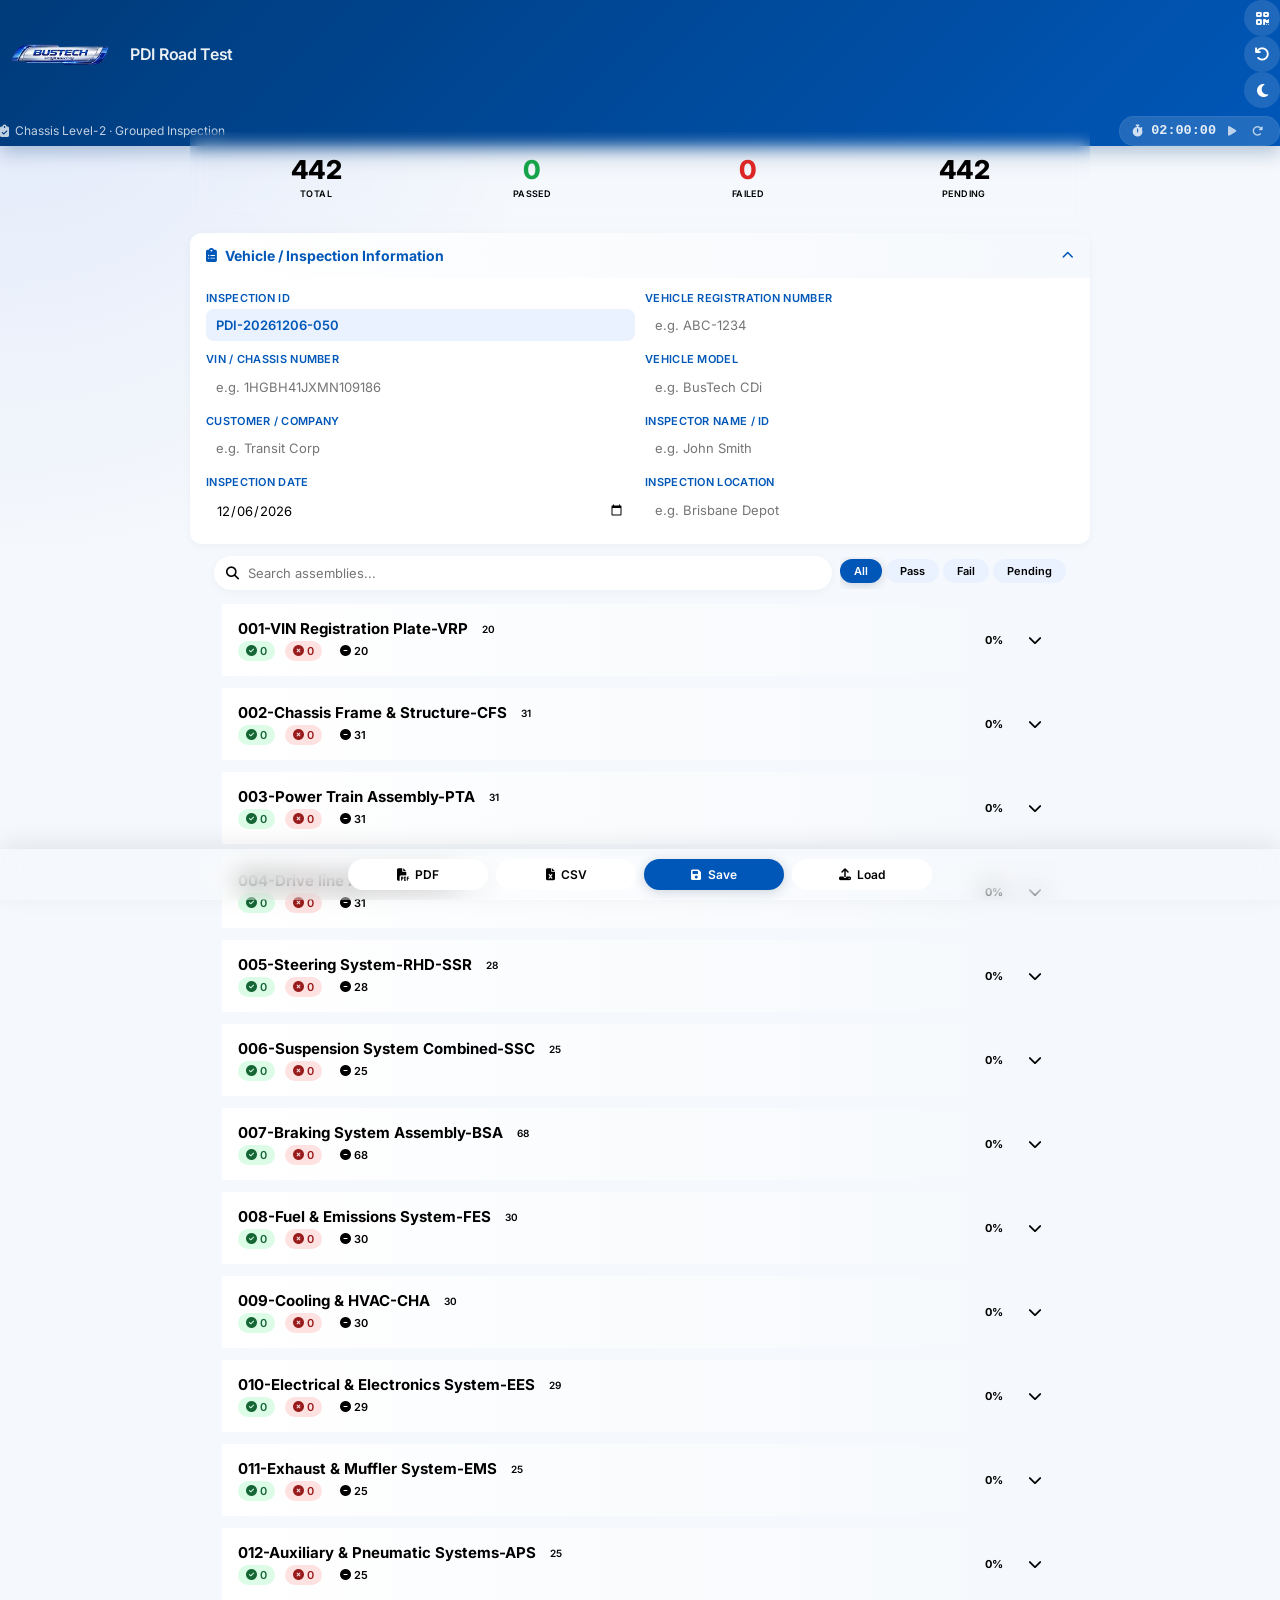
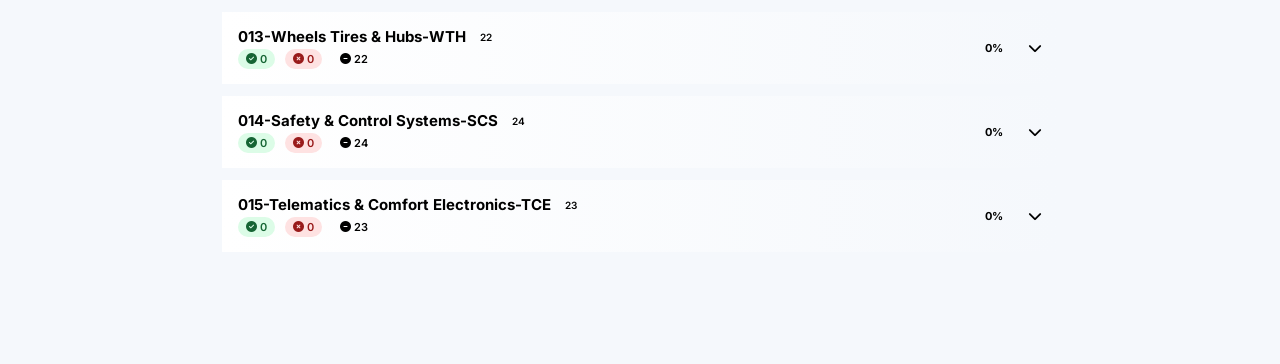
==== index.html @ c8433753 "Initial commit" ====
<!DOCTYPE html>
<html lang="en">
<head>
    <meta charset="UTF-8" />
    <meta name="viewport" content="width=device-width, initial-scale=1.0, maximum-scale=1.0, user-scalable=yes" />
    <meta name="theme-color" content="#0057B8" />
    <title>BusTech Engineering · PDI Road Test</title>
    <link rel="stylesheet" href="style.css" />
    <link rel="manifest" href="manifest.json" />
    <link rel="icon" href="bustech-logo.png" type="image/png" />
    <link rel="apple-touch-icon" href="bustech-logo.png" />
    <!-- Font & Icons (kept here for simplicity) -->
    <link rel="preconnect" href="https://fonts.googleapis.com" />
    <link rel="preconnect" href="https://fonts.gstatic.com" crossorigin />
    <link href="https://fonts.googleapis.com/css2?family=Inter:opsz,wght@14..32,400;14..32,500;14..32,600;14..32,700;14..32,800&display=swap" rel="stylesheet" />
    <link rel="stylesheet" href="https://cdnjs.cloudflare.com/ajax/libs/font-awesome/6.5.0/css/all.min.css" />
</head>
<body>

    <!-- HEADER -->
    <header class="app-header app-ui">
        <div class="top-row">
            <div class="brand">
    <img src="bustech-logo.png"
         alt="BusTech Engineering Logo"
         class="company-logo">

    <div class="brand-text">
        <span class="app-name">PDI Road Test</span>
    </div>
</div>
            <div class="header-actions">
                <button onclick="scanQR()" title="Scan QR" aria-label="Scan QR code"><i class="fas fa-qrcode"></i></button>
                <button onclick="confirmReset()" title="Reset Inspection" aria-label="Reset all inspection data"><i class="fas fa-undo"></i></button>
                <button onclick="toggleDarkMode()" title="Theme" aria-label="Toggle theme"><i class="fas fa-moon"></i></button>
            </div>
        </div>
        <div class="subtitle">
            <div class="subtitle-text">
                <i class="fas fa-clipboard-check"></i>
                Chassis Level-2 · Grouped Inspection
            </div>
            <div class="header-timer" id="headerTimer" title="2-Hour Countdown Timer">
                <i class="fas fa-stopwatch" id="timerIcon"></i>
                <span id="timerDisplay">02:00:00</span>
                <button type="button" class="btn-timer-toggle" id="timerControlBtn" onclick="toggleTimer()" aria-label="Pause timer">
                    <i class="fas fa-pause"></i>
                </button>
                <button type="button" class="btn-timer-reset" id="timerResetBtn" onclick="resetTimer()" aria-label="Reset timer">
                    <i class="fas fa-redo-alt"></i>
                </button>
            </div>
        </div>
    </header>

    <!-- STATS -->
    <section class="stats-grid app-ui" id="statsGrid" aria-live="polite" role="status">
        <div class="stat-item">
            <div class="stat-number total" id="totalCount">0</div>
            <div class="stat-label">Total</div>
        </div>
        <div class="stat-item">
            <div class="stat-number passed" id="passedCount">0</div>
            <div class="stat-label">Passed</div>
        </div>
        <div class="stat-item">
            <div class="stat-number failed" id="failedCount">0</div>
            <div class="stat-label">Failed</div>
        </div>
        <div class="stat-item">
            <div class="stat-number pending" id="pendingCount">0</div>
            <div class="stat-label">Pending</div>
        </div>
    </section>

    <!-- INSPECTION INFO -->
    <section class="inspection-info-section app-ui" id="inspectionInfoSection">
        <div class="inspection-info-header" role="button" tabindex="0" onclick="toggleInspectionInfo()" onkeydown="if(event.key==='Enter'||event.key===' '){event.preventDefault();toggleInspectionInfo();}">
            <h2><i class="fas fa-clipboard-list"></i> Vehicle / Inspection Information</h2>
            <i class="fas fa-chevron-down inspection-info-toggle" id="inspectionInfoToggle"></i>
        </div>
        <div class="inspection-info-body" id="inspectionInfoBody">
            <div class="info-field">
                <label for="infoInspectionId">Inspection ID</label>
                <input type="text" id="infoInspectionId" readonly />
            </div>
            <div class="info-field">
                <label for="infoRegNumber">Vehicle Registration Number</label>
                <input type="text" id="infoRegNumber" placeholder="e.g. ABC-1234" />
            </div>
            <div class="info-field">
                <label for="infoVin">VIN / Chassis Number</label>
                <input type="text" id="infoVin" placeholder="e.g. 1HGBH41JXMN109186" />
            </div>
            <div class="info-field">
                <label for="infoModel">Vehicle Model</label>
                <input type="text" id="infoModel" placeholder="e.g. BusTech CDi" />
            </div>
            <div class="info-field">
                <label for="infoCustomer">Customer / Company</label>
                <input type="text" id="infoCustomer" placeholder="e.g. Transit Corp" />
            </div>
            <div class="info-field">
                <label for="infoInspector">Inspector Name / ID</label>
                <input type="text" id="infoInspector" placeholder="e.g. John Smith" />
            </div>
            <div class="info-field">
                <label for="infoDate">Inspection Date</label>
                <input type="date" id="infoDate" />
            </div>
            <div class="info-field">
                <label for="infoLocation">Inspection Location</label>
                <input type="text" id="infoLocation" placeholder="e.g. Brisbane Depot" />
            </div>
        </div>
    </section>

    <!-- TOOLBAR -->
    <div class="toolbar app-ui">
        <div class="search-wrap">
            <i class="fas fa-search" aria-hidden="true"></i>
            <input type="text" id="searchInput" placeholder="Search assemblies..." autocomplete="off" aria-label="Search assemblies" />
        </div>
        <div class="filter-tabs" id="filterTabs" role="tablist" aria-label="Filter inspection groups">
            <button type="button" class="tab active" data-filter="all" aria-pressed="true">All</button>
            <button type="button" class="tab" data-filter="pass" aria-pressed="false">Pass</button>
            <button type="button" class="tab" data-filter="fail" aria-pressed="false">Fail</button>
            <button type="button" class="tab" data-filter="pending" aria-pressed="false">Pending</button>
        </div>
    </div>

    <!-- GROUP LIST -->
    <div class="group-list app-ui" id="groupList"></div>

    <!-- BOTTOM BAR -->
    <div class="bottom-bar app-ui">
        <button type="button" class="btn-outline" onclick="exportPDF()" aria-label="Export PDF"><i class="fas fa-file-pdf" aria-hidden="true"></i> PDF</button>
        <button type="button" class="btn-outline" onclick="exportCSV()" aria-label="Export CSV"><i class="fas fa-file-excel" aria-hidden="true"></i> CSV</button>
        <button type="button" class="btn-primary" onclick="saveJSON()" aria-label="Save inspection data"><i class="fas fa-save" aria-hidden="true"></i> Save</button>
        <button type="button" class="btn-outline" onclick="document.getElementById('importJsonInput').click()" aria-label="Load saved JSON file">
            <i class="fas fa-upload" aria-hidden="true"></i> Load
        </button>
        <input type="file" id="importJsonInput" accept=".json" onchange="importJSON(event)" />
    </div>

    <!-- TOAST & MODAL -->
    <div class="toast-container app-ui" id="toastContainer" aria-live="polite" aria-atomic="true"></div>
    <div class="modal-overlay app-ui" id="modalOverlay">
        <div class="modal" role="dialog" aria-modal="true" aria-labelledby="modalTitle" aria-describedby="modalMessage">
            <h2 id="modalTitle">Confirm Fail</h2>
            <p id="modalMessage">Marking as <strong>FAIL</strong>. Please ensure you capture a photo as evidence.</p>
            <div class="modal-actions">
                <button class="btn-outline" onclick="closeModal()">Cancel</button>
                <button class="btn-danger" id="modalConfirmBtn">Confirm Fail</button>
            </div>
        </div>
    </div>

    <!-- PRINT REPORT (hidden in normal view, shown only for print) -->
    <div class="print-report" id="printReport"></div>

    <!-- SCRIPTS -->
    <script src="script.js"></script>
</body>
</html>
---- style.css ----
*,
*::before,
*::after {
    box-sizing: border-box;
    margin: 0;
    padding: 0;
}
:root{
    --primary:#0057B8;          /* BusTech Blue */
    --primary-light:#2F80ED;
    --primary-dark:#003B7A;

    --success:#16a34a;
    --danger:#dc2626;
    --warning:#f59e0b;

    --surface:#ffffff;
    --surface-alt:#f5f8fc;
    --surface-strong:#eaf2ff;

    --header-gradient:linear-gradient(135deg,#003B7A,#0057B8,#2F80ED);
}

html {
    font-size: 16px;
    -webkit-tap-highlight-color: transparent;
}

body {
    font-family: 'Inter', -apple-system, BlinkMacSystemFont, sans-serif;
    background:
        radial-gradient(circle at top left, rgba(37, 99, 235, 0.10), transparent 24%),
        var(--surface-alt);
    color: var(--text-primary);
    line-height: 1.5;
    padding-bottom: calc(92px + env(safe-area-inset-bottom));
    min-height: 100vh;
    overscroll-behavior: none;
    transition: background 0.3s ease, color 0.3s ease;
}

body[data-theme="dark"] {
    --surface: #111827;
    --surface-alt: #0f172a;
    --surface-elevated: rgba(15, 23, 42, 0.95);
    --surface-strong: #172033;
    --text-primary: #f8fafc;
    --text-secondary: #dbe7f7;
    --text-muted: #94a3b8;
    --border: #334155;
    --border-strong: #475569;
    --shadow: 0 10px 26px rgba(2, 6, 23, 0.36);
    --shadow-lg: 0 18px 48px rgba(2, 6, 23, 0.54);
    --header-gradient: linear-gradient(145deg, #0b1220, #1d4ed8);
}

::-webkit-scrollbar {
    width: 4px;
}
::-webkit-scrollbar-track {
    background: transparent;
}
::-webkit-scrollbar-thumb {
    background: var(--gray-300);
    border-radius: 8px;
}

/* Header */

.app-header{
    background:linear-gradient(135deg,#003B7A,#0057B8);
    color:#fff;
    box-shadow:0 6px 18px rgba(0,60,120,.30);
}

.app-header .top-row {
    display: flex;
    align-items: center;
    justify-content: space-between;
    gap: 12px;
}

.app-header .brand {
    display: flex;
    align-items: center;
    gap: 10px;
}

.app-header .brand-text {
    display: flex;
    flex-direction: column;
    line-height: 1.05;
}

.app-header .company-name {
    font-size: 22px;
    font-weight: 900;
    opacity: 1;
    text-transform: uppercase;
    letter-spacing: 0.12em;
}

.app-header .app-name {
    font-size: 16px;
    font-weight: 600;
    letter-spacing: -0.3px;
    opacity: 0.92;
}

.app-header .brand i {
    font-size: 24px;
    color: #fbbf24;
}

.app-header .header-actions button {
    background: rgba(255, 255, 255, 0.12);
    border: none;
    color: #fff;
    width: 36px;
    height: 36px;
    border-radius: 50%;
    font-size: 15px;
    cursor: pointer;
    transition: var(--transition);
    backdrop-filter: blur(4px);
    display: flex;
    align-items: center;
    justify-content: center;
}

.app-header .header-actions button:active {
    transform: scale(0.92);
    background: rgba(255, 255, 255, 0.20);
}

.app-header .subtitle {
    font-size: 12px;
    opacity: 0.9;
    margin-top: 8px;
    font-weight: 400;
    display: flex;
    align-items: center;
    justify-content: space-between;
    flex-wrap: wrap;
    gap: 12px;
}

.subtitle-text {
    display: flex;
    align-items: center;
    gap: 6px;
    opacity: 0.85;
}

.header-timer {
    display: inline-flex;
    align-items: center;
    gap: 8px;
    background: rgba(255, 255, 255, 0.15);
    padding: 4px 12px;
    border-radius: 20px;
    font-weight: 700;
    font-family: ui-monospace, SFMono-Regular, SF Mono, Menlo, Consolas, Liberation Mono, monospace;
    font-size: 13.5px;
    color: #ffffff;
    backdrop-filter: blur(6px);
    border: 1px solid rgba(255, 255, 255, 0.08);
    transition: all 0.3s cubic-bezier(0.4, 0, 0.2, 1);
}

.header-timer.warning {
    background: #f59e0b !important;
    color: #0f172a !important;
    border-color: rgba(245, 158, 11, 0.4);
    animation: timer-pulse 1.2s infinite alternate;
}

.header-timer.danger {
    background: #ef4444 !important;
    color: #ffffff !important;
    border-color: rgba(239, 68, 68, 0.4);
    animation: timer-pulse 0.6s infinite alternate;
}

@keyframes timer-pulse {
    from {
        transform: scale(1);
        box-shadow: 0 0 0 0px rgba(255, 255, 255, 0.2);
    }
    to {
        transform: scale(1.04);
        box-shadow: 0 0 8px 4px rgba(255, 255, 255, 0.1);
    }
}

.header-timer button {
    background: none;
    border: none;
    color: inherit;
    cursor: pointer;
    font-size: 11px;
    padding: 4px;
    display: flex;
    align-items: center;
    justify-content: center;
    opacity: 0.8;
    transition: opacity 0.2s, transform 0.2s;
    border-radius: 50%;
}

.header-timer button:hover {
    opacity: 1;
    transform: scale(1.15);
}

.header-timer button:active {
    transform: scale(0.9);
}

.header-timer #timerIcon {
    font-size: 12px;
    opacity: 0.9;
}

/* Stats */
.stats-grid {
    display: grid;
    grid-template-columns: repeat(4, 1fr);
    gap: 6px;
    padding: 12px 16px 10px;
    margin: -10px 12px 0;
    background: var(--surface-elevated);
    border: 1px solid var(--border);
    border-radius: var(--radius);
    box-shadow: var(--shadow);
    position: relative;
    z-index: 10;
    backdrop-filter: blur(8px);
}

.stat-item {
    text-align: center;
    padding: 6px 2px;
}

.stat-item .stat-number {
    font-size: 20px;
    font-weight: 800;
    letter-spacing: -0.5px;
    line-height: 1.2;
}

.stat-item .stat-label {
    font-size: 9px;
    font-weight: 600;
    text-transform: uppercase;
    letter-spacing: 0.4px;
    color: var(--gray-400);
    margin-top: 2px;
}

.stat-item .stat-number.total { color: var(--gray-700); }
.stat-item .stat-number.passed { color: var(--success); }
.stat-item .stat-number.failed { color: var(--danger); }
.stat-item .stat-number.pending { color: var(--gray-400); }

/* Toolbar */
.toolbar {
    display: flex;
    flex-wrap: wrap;
    align-items: center;
    gap: 8px;
    padding: 10px 16px 6px;
}

.toolbar .search-wrap {
    flex: 1;
    min-width: 140px;
    position: relative;
}

.toolbar .search-wrap i {
    position: absolute;
    left: 12px;
    top: 50%;
    transform: translateY(-50%);
    color: var(--gray-400);
    font-size: 13px;
}

.toolbar .search-wrap input {
    width: 100%;
    padding: 9px 12px 9px 34px;
    border: 1.5px solid var(--border);
    border-radius: 999px;
    font-size: 13px;
    font-family: inherit;
    background: var(--surface);
    color: var(--text-primary);
    transition: var(--transition);
    outline: none;
    box-shadow: 0 2px 8px rgba(15, 23, 42, 0.04);
}

.toolbar .search-wrap input:focus {
    border-color: var(--primary-light);
    box-shadow: 0 0 0 3px rgba(44, 90, 138, 0.10), 0 2px 8px rgba(15, 23, 42, 0.04);
}

.toolbar .filter-tabs {
    display: flex;
    gap: 4px;
    overflow-x: auto;
    padding: 2px 0 6px;
    -webkit-overflow-scrolling: touch;
    scrollbar-width: none;
}

.filter-tabs .tab {
    padding: 5px 14px;
    border-radius: 999px;
    font-size: 11px;
    font-weight: 600;
    border: none;
    cursor: pointer;
    white-space: nowrap;
    background: var(--surface-strong);
    color: var(--text-secondary);
    transition: var(--transition);
    font-family: inherit;
}

.filter-tabs .tab:hover {
    transform: translateY(-1px);
    background: var(--gray-300);
}

.filter-tabs .tab:active { transform: scale(0.94); }
.filter-tabs .tab.active { background: var(--primary); color: #fff; box-shadow: 0 2px 10px rgba(26, 58, 92, 0.20); }.filter-tabs .tab:hover,
.filter-tabs .tab:focus-visible { background: var(--primary-light); color: #fff; }
.insight-banner {
    display: flex;
    align-items: center;
    gap: 8px;
    margin: 4px 12px 10px;
    padding: 10px 12px;
    background: linear-gradient(90deg, rgba(26, 58, 92, 0.06), rgba(44, 90, 138, 0.04));
    border: 1px solid var(--gray-200);
    border-radius: var(--radius-sm);
    color: var(--gray-600);
    font-size: 12px;
}

.insight-banner i {
    color: var(--primary-light);
    font-size: 14px;
}
/* Group Cards */
.group-list {
    padding: 4px 12px 12px;
    display: flex;
    flex-direction: column;
    gap: 12px;
}

.group-card {
    background: var(--surface);
    border-radius: var(--radius);
    box-shadow: var(--shadow);
    overflow: hidden;
    transition: var(--transition);
    border: 1px solid var(--border);
}

.group-card:hover {
    transform: translateY(-1px);
    box-shadow: 0 8px 24px rgba(15, 23, 42, 0.08);
}

.group-header {
    display: flex;
    align-items: center;
    justify-content: space-between;
    padding: 14px 16px;
    cursor: pointer;
    gap: 12px;
    user-select: none;
    -webkit-tap-highlight-color: transparent;
    background: linear-gradient(90deg, var(--surface), var(--surface-alt));
}

.group-header .group-info { flex: 1; min-width: 0; }

.group-header .group-title {
    font-size: 15px;
    font-weight: 700;
    color: var(--gray-800);
    display: flex;
    align-items: center;
    gap: 6px;
}

.group-header .group-title .badge {
    font-size: 10px;
    font-weight: 600;
    background: var(--gray-100);
    padding: 2px 8px;
    border-radius: 50px;
    color: var(--gray-500);
}

.group-header .group-meta {
    display: flex;
    align-items: center;
    gap: 10px;
    font-size: 12px;
    color: var(--gray-500);
    flex-wrap: wrap;
}

.stat-chip {
    display: flex;
    align-items: center;
    gap: 3px;
    padding: 2px 8px;
    border-radius: 50px;
    font-size: 11px;
    font-weight: 600;
}
.stat-chip.pass-chip { background: #dcfce7; color: #166534; }
.stat-chip.fail-chip { background: #fee2e2; color: #991b1b; }
.stat-chip.pend-chip { background: var(--gray-100); color: var(--gray-500); }

.group-header .group-progress {
    width: 44px;
    height: 44px;
    position: relative;
    flex-shrink: 0;
}

.group-progress svg { width: 100%; height: 100%; transform: rotate(-90deg); }
.group-progress .bg { fill: none; stroke: var(--gray-200); stroke-width: 4; }
.group-progress .fg {
    fill: none;
    stroke: var(--success);
    stroke-width: 4;
    stroke-linecap: round;
    transition: stroke-dashoffset 0.6s ease;
}
.group-progress .fg.fg-fail { stroke: var(--danger); }
.group-progress .fg.fg-partial { stroke: var(--warning); }

.group-progress .progress-text {
    position: absolute;
    inset: 0;
    display: flex;
    align-items: center;
    justify-content: center;
    font-size: 11px;
    font-weight: 700;
    color: var(--gray-600);
}

.group-header .group-toggle {
    color: var(--gray-400);
    font-size: 14px;
    transition: transform 0.3s ease;
    flex-shrink: 0;
}
.group-header .group-toggle.open { transform: rotate(180deg); }

/* Group Content (Expandable) */
.group-content {
    max-height: 0;
    overflow: hidden;
    transition: max-height 0.35s cubic-bezier(0.4, 0, 0.2, 1), padding 0.25s ease;
    padding: 0 16px;
    background: var(--surface-alt);
    border-top: 0px solid var(--border);
}

.group-content.open {
    max-height: 2000px;
    padding: 12px 16px 16px;
    border-top-width: 1px;
}

/* Item Rows */
.item-row {
    display: flex;
    align-items: center;
    gap: 8px;
    padding: 9px 0;
    border-bottom: 1px solid var(--border);
    transition: var(--transition);
}
.item-row:last-child { border-bottom: none; }
.item-row:hover {
    background: var(--surface-strong);
    border-radius: 8px;
    padding-left: 4px;
    padding-right: 4px;
}

.item-row .item-info { flex: 1; min-width: 0; }
.item-row .item-info .item-id { font-size: 10px; font-weight: 600; color: var(--gray-400); font-family: monospace; letter-spacing: 0.2px; }
.item-row .item-info .item-title { font-size: 13px; font-weight: 500; color: var(--text-primary); white-space: nowrap; overflow: hidden; text-overflow: ellipsis; }
.item-row .item-info .item-spec { font-size: 11px; color: var(--text-secondary); white-space: nowrap; overflow: hidden; text-overflow: ellipsis; }

.item-evidence {
    display: none;
    margin-top: 8px;
    gap: 8px;
    flex-direction: column;
}
.item-evidence.visible { display: flex; }

.photo-fail-area {
    display: flex;
    align-items: center;
    gap: 8px;
    flex-wrap: wrap;
}
.photo-fail-area label {
    display: inline-flex;
    align-items: center;
    justify-content: center;
    gap: 6px;
    padding: 6px 10px;
    border-radius: 999px;
    background: rgba(220, 38, 38, 0.12);
    color: var(--danger);
    cursor: pointer;
    font-size: 11px;
    font-weight: 600;
    border: 1.5px solid rgba(220, 38, 38, 0.20);
    transition: var(--transition);
    flex-shrink: 0;
}
.photo-fail-area label:active { transform: scale(0.92); }
.photo-fail-area input[type="file"] { display: none; }
.photo-fail-area .photo-preview-fail {
    width: 44px;
    height: 44px;
    border-radius: 8px;
    object-fit: cover;
    border: 1.5px solid var(--border);
    display: none;
    flex-shrink: 0;
}
.photo-fail-area .photo-preview-fail.visible { display: block; }

.evidence-remarks {
    width: 100%;
    min-height: 70px;
    border: 1px solid var(--border);
    border-radius: 10px;
    padding: 8px 10px;
    resize: vertical;
    background: var(--surface);
    color: var(--text-primary);
    font: inherit;
    font-size: 12px;
}
.evidence-remarks:focus {
    outline: none;
    border-color: var(--primary-light);
    box-shadow: 0 0 0 3px rgba(79, 141, 245, 0.14);
}

.item-row .item-actions {
    display: flex;
    align-items: center;
    gap: 4px;
    flex-shrink: 0;
}

.item-actions .status-btn {
    padding: 4px 12px;
    border-radius: 999px;
    font-size: 11px;
    font-weight: 700;
    border: 1.5px solid var(--gray-200);
    background: transparent;
    color: var(--gray-400);
    cursor: pointer;
    transition: var(--transition);
    font-family: inherit;
    min-width: 44px;
    text-align: center;
}
.item-actions .status-btn:hover,
.item-actions .status-btn:focus-visible {
    border-color: var(--primary-light);
    color: var(--primary-light);
    transform: translateY(-1px);
}
.item-actions .status-btn:active { transform: scale(0.92); }
.item-actions .status-btn.btn-pass.active {
    background: var(--success);
    border-color: var(--success);
    color: #fff;
    box-shadow: 0 2px 8px rgba(34, 197, 94, 0.25);
}
.item-actions .status-btn.btn-fail.active {
    background: var(--danger);
    border-color: var(--danger);
    color: #fff;
    box-shadow: 0 2px 8px rgba(239, 68, 68, 0.25);
    animation: pulse-fail 0.5s ease;
}

@keyframes pulse-fail {
    0%, 100% { transform: scale(1); }
    50% { transform: scale(1.08); }
}

/* Empty State */
.empty-state {
    text-align: center;
    padding: 40px 20px;
    color: var(--text-muted);
}
.empty-state i { font-size: 40px; opacity: 0.3; margin-bottom: 10px; }
.empty-state h3 { font-weight: 600; color: var(--text-primary); font-size: 17px; }
.empty-state p { font-size: 13px; margin-top: 4px; color: var(--text-secondary); }

/* Bottom Bar */
.bottom-bar {
    position: fixed;
    bottom: 0;
    left: 0;
    right: 0;
    background: var(--surface-elevated);
    backdrop-filter: blur(14px);
    -webkit-backdrop-filter: blur(14px);
    padding: 10px 14px calc(10px + env(safe-area-inset-bottom));
    box-shadow: 0 -6px 24px rgba(15, 23, 42, 0.08);
    display: flex;
    gap: 8px;
    z-index: 100;
    border-top: 1px solid var(--border);
    justify-content: center;
    flex-wrap: wrap;
}

.bottom-bar button {
    padding: 8px 16px;
    border-radius: 50px;
    font-size: 12px;
    font-weight: 600;
    border: none;
    cursor: pointer;
    transition: var(--transition);
    font-family: inherit;
    display: flex;
    align-items: center;
    gap: 6px;
    flex: 1;
    justify-content: center;
    min-width: 60px;
    max-width: 160px;
}
.bottom-bar button:active { transform: scale(0.94); }
button:focus-visible,
input:focus-visible,
textarea:focus-visible,
.group-header:focus-visible,
.filter-tabs .tab:focus-visible,
.photo-fail-area label:focus-visible,
.modal .modal-actions button:focus-visible {
    outline: 3px solid var(--primary-light);
    outline-offset: 2px;
}

.bottom-bar .btn-primary { background: var(--primary); color: #fff; box-shadow: 0 2px 12px rgba(26, 58, 92, 0.20); }
.bottom-bar .btn-outline { background: var(--surface); color: var(--text-primary); border: 1.5px solid var(--border); }

/* Toast */
.toast-container {
    position: fixed;
    top: 72px;
    right: 12px;
    left: 12px;
    z-index: 999;
    display: flex;
    flex-direction: column;
    gap: 6px;
    pointer-events: none;
}

.toast {
    background: var(--surface-elevated);
    color: var(--text-primary);
    padding: 12px 16px;
    border-radius: var(--radius-sm);
    box-shadow: var(--shadow-lg);
    font-size: 13px;
    font-weight: 500;
    display: flex;
    align-items: center;
    gap: 8px;
    animation: slideIn 0.3s ease;
    pointer-events: auto;
    border-left: 4px solid var(--gray-300);
    backdrop-filter: blur(8px);
}
.toast.success { border-left-color: var(--success); }
.toast.error { border-left-color: var(--danger); }
.toast.info { border-left-color: var(--primary-light); }
.toast i { font-size: 16px; }
.toast .toast-close { margin-left: auto; background: none; border: none; font-size: 16px; color: var(--gray-400); cursor: pointer; padding: 0 4px; }

@keyframes slideIn {
    from { opacity: 0; transform: translateY(-10px) scale(0.96); }
    to { opacity: 1; transform: translateY(0) scale(1); }
}

/* Modal */
.modal-overlay {
    position: fixed;
    inset: 0;
    background: rgba(0, 0, 0, 0.45);
    backdrop-filter: blur(6px);
    -webkit-backdrop-filter: blur(6px);
    z-index: 200;
    display: none;
    align-items: center;
    justify-content: center;
    padding: 20px;
    animation: fadeIn 0.2s ease;
}
.modal-overlay.open { display: flex; }

.modal {
    background: var(--surface);
    color: var(--text-primary);
    border-radius: var(--radius);
    max-width: 380px;
    width: 100%;
    padding: 24px 20px 20px;
    box-shadow: var(--shadow-lg);
    animation: scaleIn 0.25s ease;
}

@keyframes fadeIn {
    from { opacity: 0; }
    to { opacity: 1; }
}
@keyframes scaleIn {
    from { opacity: 0; transform: scale(0.94); }
    to { opacity: 1; transform: scale(1); }
}

.modal h2 { font-size: 18px; font-weight: 700; margin-bottom: 4px; }
.modal p { color: var(--text-secondary); font-size: 14px; margin-bottom: 14px; }
.modal .modal-actions { display: flex; gap: 8px; flex-wrap: wrap; }
.modal .modal-actions button {
    padding: 8px 20px;
    border-radius: 50px;
    font-size: 13px;
    font-weight: 600;
    border: none;
    cursor: pointer;
    transition: var(--transition);
    font-family: inherit;
    flex: 1;
    min-width: 60px;
}
.modal .modal-actions button:active { transform: scale(0.94); }
.modal .modal-actions .btn-primary { background: var(--primary); color: #fff; }
.modal .modal-actions .btn-danger { background: var(--danger); color: #fff; }
.modal .modal-actions .btn-outline { background: var(--surface-alt); color: var(--text-primary); }

#importJsonInput { display: none; }

/* Print - see bottom of file for full print styles */

@media (min-width: 640px) {
    .stats-grid { padding: 16px 24px 14px; margin: -14px 24px 0; gap: 12px; }
    .stat-item .stat-number { font-size: 26px; }
    .group-list { padding: 6px 24px 16px; }
    .bottom-bar button { max-width: 140px; }
    .toolbar { padding: 12px 24px 8px; flex-wrap: nowrap; }
    .toolbar .search-wrap { min-width: 200px; }
}

@media (min-width: 1024px) {
    .group-list { padding: 6px 32px 20px; max-width: 900px; margin: 0 auto; }
    .stats-grid { margin: -14px auto 0; max-width: 900px; }
    .toolbar { max-width: 900px; margin: 0 auto; }
}

@media (max-width: 420px) {
    .app-header { padding: 14px 12px 20px; }
    .stats-grid { grid-template-columns: repeat(4, 1fr); gap: 4px; padding: 10px 8px 8px; margin: -8px 8px 0; }
    .stat-item .stat-number { font-size: 17px; }
    .stat-item .stat-label { font-size: 8px; }
    .toolbar { padding: 10px 10px 6px; gap: 8px; }
    .toolbar .search-wrap input { padding-left: 36px; }
    .group-list { padding: 4px 8px 12px; }
    .group-header { padding: 12px 12px; }
    .group-header .group-title { font-size: 14px; }
    .item-row { align-items: flex-start; gap: 8px; }
    .item-row .item-info .item-title { font-size: 12px; }
    .item-actions { flex-wrap: wrap; justify-content: flex-end; }
    .item-actions .status-btn { padding: 3px 10px; font-size: 10px; min-width: 36px; height: 32px; }
    .bottom-bar { padding: 10px 10px calc(10px + env(safe-area-inset-bottom)); }
    .bottom-bar button { font-size: 11px; padding: 7px 10px; flex: 1 1 calc(50% - 4px); max-width: none; min-width: 90px; }
    .app-header .brand { font-size: 15px; }
    .app-header .brand i { font-size: 17px; }
    .group-progress { width: 36px !important; height: 36px !important; }
    .group-progress .progress-text { font-size: 9px !important; }
    .toast-container { left: 8px; right: 8px; top: 76px; }
}

.company-logo{
    height:56px;
    width:auto;
    max-width:120px;
    object-fit:contain;
    display:block;
    /* background: #0056b800; */
    border-radius:12px;
    padding:4px 8px;
    /* box-shadow:0 3px 12px rgba(0,0,0,.18); */
}

.btn-primary{
    background:#0057B8;
}

.btn-primary:hover{
    background:#003B7A;
}

.filter-tabs .tab.active{
    background:#0057B8;
}

.search-wrap input:focus{
    border-color:#0057B8;
    box-shadow:0 0 0 3px rgba(0,87,184,.15);
}
/* ─── INSPECTION INFO SECTION ─── */
.inspection-info-section {
    margin: 12px 12px 0;
    background: var(--surface);
    border: 1px solid var(--border);
    border-radius: 12px;
    overflow: hidden;
    box-shadow: 0 2px 8px rgba(15, 23, 42, 0.04);
}
.inspection-info-header {
    display: flex;
    align-items: center;
    justify-content: space-between;
    padding: 12px 16px;
    cursor: pointer;
    user-select: none;
    background: linear-gradient(90deg, var(--surface), var(--surface-alt));
}
.inspection-info-header h2 {
    font-size: 14px;
    font-weight: 700;
    color: var(--primary);
    display: flex;
    align-items: center;
    gap: 8px;
}
.inspection-info-toggle {
    color: var(--primary);
    font-size: 12px;
    transition: transform 0.3s ease;
    transform: rotate(180deg);
}
.inspection-info-body {
    display: grid;
    grid-template-columns: 1fr 1fr;
    gap: 10px;
    padding: 12px 16px 16px;
    border-top: 1px solid var(--border);
}
@media (max-width: 500px) {
    .inspection-info-body { grid-template-columns: 1fr; }
}
.info-field label {
    display: block;
    font-size: 11px;
    font-weight: 600;
    color: var(--primary);
    margin-bottom: 3px;
    text-transform: uppercase;
    letter-spacing: 0.3px;
}
.info-field input {
    width: 100%;
    padding: 8px 10px;
    border: 1.5px solid var(--border);
    border-radius: 8px;
    font-size: 13px;
    font-family: inherit;
    background: var(--surface);
    color: var(--text-primary);
    transition: border-color 0.2s;
}
.info-field input:focus {
    outline: none;
    border-color: var(--primary-light);
    box-shadow: 0 0 0 3px rgba(0, 87, 184, 0.1);
}
.info-field input[readonly] {
    background: var(--surface-strong);
    cursor: default;
    font-weight: 600;
    color: var(--primary);
}

/* ─── PRINT REPORT (hidden normally) ─── */
.print-report {
    display: none;
}

/* ─── PRINT STYLES ─── */
@media print {
    /* Hide app UI */
    .app-ui {
        display: none !important;
    }

    /* Show the report */
    .print-report {
        display: block !important;
    }

    body {
        background: #fff !important;
        padding: 0 !important;
        color: #000 !important;
        font-size: 10pt;
        line-height: 1.4;
    }

    .report-page {
        padding: 0;
        margin: 0;
    }

    .report-header-block {
        text-align: center;
        border-bottom: 2px solid #003B7A;
        padding-bottom: 12px;
        margin-bottom: 16px;
    }
    .report-logo {
        height: 50px;
        width: auto;
        margin-bottom: 6px;
    }
    .report-header-block h1 {
        font-size: 16pt;
        color: #003B7A;
        margin: 4px 0;
        font-weight: 800;
    }
    .report-meta-line {
        display: flex;
        justify-content: center;
        gap: 20px;
        flex-wrap: wrap;
        font-size: 9pt;
        color: #333;
        margin-top: 6px;
    }

    .report-section {
        margin-bottom: 14px;
        page-break-inside: avoid;
    }
    .report-section h2 {
        font-size: 12pt;
        color: #003B7A;
        border-bottom: 1px solid #ccc;
        padding-bottom: 4px;
        margin-bottom: 8px;
    }

    .report-info-table {
        width: 100%;
        border-collapse: collapse;
        font-size: 9pt;
    }
    .report-info-table td {
        padding: 4px 8px;
        border: 1px solid #ddd;
    }
    .report-info-table td:first-child {
        font-weight: 600;
        width: 35%;
        background: #f8f9fa;
    }

    .report-summary-grid {
        display: flex;
        gap: 16px;
        flex-wrap: wrap;
        font-size: 10pt;
        margin-bottom: 8px;
    }
    .report-summary-item { padding: 4px 0; }
    .report-pass { color: #16a34a; }
    .report-fail { color: #dc2626; }
    .report-pending { color: #6b7280; }

    .report-final-result {
        font-size: 14pt;
        font-weight: 800;
        padding: 10px;
        text-align: center;
        border: 2px solid #ccc;
        border-radius: 4px;
        margin-top: 8px;
    }
    .report-final-result.result-pass {
        color: #16a34a;
        border-color: #16a34a;
        background: #f0fdf4;
    }
    .report-final-result.result-fail {
        color: #dc2626;
        border-color: #dc2626;
        background: #fef2f2;
    }
    .report-final-result.result-pending {
        color: #6b7280;
        border-color: #6b7280;
        background: #f9fafb;
    }

    .report-group {
        margin-bottom: 12px;
        page-break-inside: avoid;
        break-inside: avoid;
    }
    .report-group-title {
        font-size: 11pt;
        font-weight: 700;
        background: #f0f4f8;
        padding: 6px 8px;
        margin-bottom: 4px;
        border-left: 3px solid #003B7A;
    }
    .report-group-stats {
        font-size: 8pt;
        color: #555;
        padding: 2px 8px 6px;
    }

    .report-checkpoint {
        padding: 5px 8px;
        border-bottom: 1px solid #eee;
        page-break-inside: avoid;
        break-inside: avoid;
    }
    .report-checkpoint-header {
        display: flex;
        justify-content: space-between;
        align-items: center;
    }
    .report-pdc {
        font-family: monospace;
        font-size: 8pt;
        color: #666;
    }
    .report-status {
        font-size: 9pt;
        font-weight: 700;
        padding: 2px 8px;
        border-radius: 3px;
    }
    .status-pass { color: #16a34a; background: #f0fdf4; border: 1px solid #bbf7d0; }
    .status-fail { color: #dc2626; background: #fef2f2; border: 1px solid #fecaca; }
    .status-pending { color: #6b7280; background: #f9fafb; border: 1px solid #e5e7eb; }

    .report-checkpoint-desc {
        font-size: 9pt;
        font-weight: 500;
        margin: 2px 0;
    }
    .report-checkpoint-detail {
        font-size: 8pt;
        color: #555;
        display: flex;
        gap: 12px;
        flex-wrap: wrap;
    }
    .report-remarks {
        font-size: 8pt;
        color: #b91c1c;
        font-style: italic;
        margin-top: 2px;
    }
    .report-evidence-photo img {
        max-width: 200px;
        max-height: 150px;
        object-fit: contain;
        border: 1px solid #ddd;
        border-radius: 4px;
        margin-top: 4px;
    }
    .report-no-photo {
        font-size: 8pt;
        color: #dc2626;
        font-style: italic;
        margin-top: 2px;
    }

    .report-evidence-section {
        page-break-before: always;
    }
    .report-evidence-block {
        padding: 8px;
        margin-bottom: 10px;
        border: 1px solid #fecaca;
        border-radius: 4px;
        background: #fef2f2;
        page-break-inside: avoid;
        break-inside: avoid;
    }
    .report-evidence-header {
        display: flex;
        align-items: center;
        gap: 8px;
        flex-wrap: wrap;
    }

    .report-footer {
        margin-top: 20px;
        padding-top: 8px;
        border-top: 1px solid #ccc;
        font-size: 8pt;
        color: #666;
        text-align: center;
    }

    /* Ensure colors print */
    * {
        -webkit-print-color-adjust: exact !important;
        print-color-adjust: exact !important;
    }
}

@media (min-width: 640px) {
    .inspection-info-section { margin: 12px 24px 0; }
}
@media (min-width: 1024px) {
    .inspection-info-section { max-width: 900px; margin: 12px auto 0; }
}
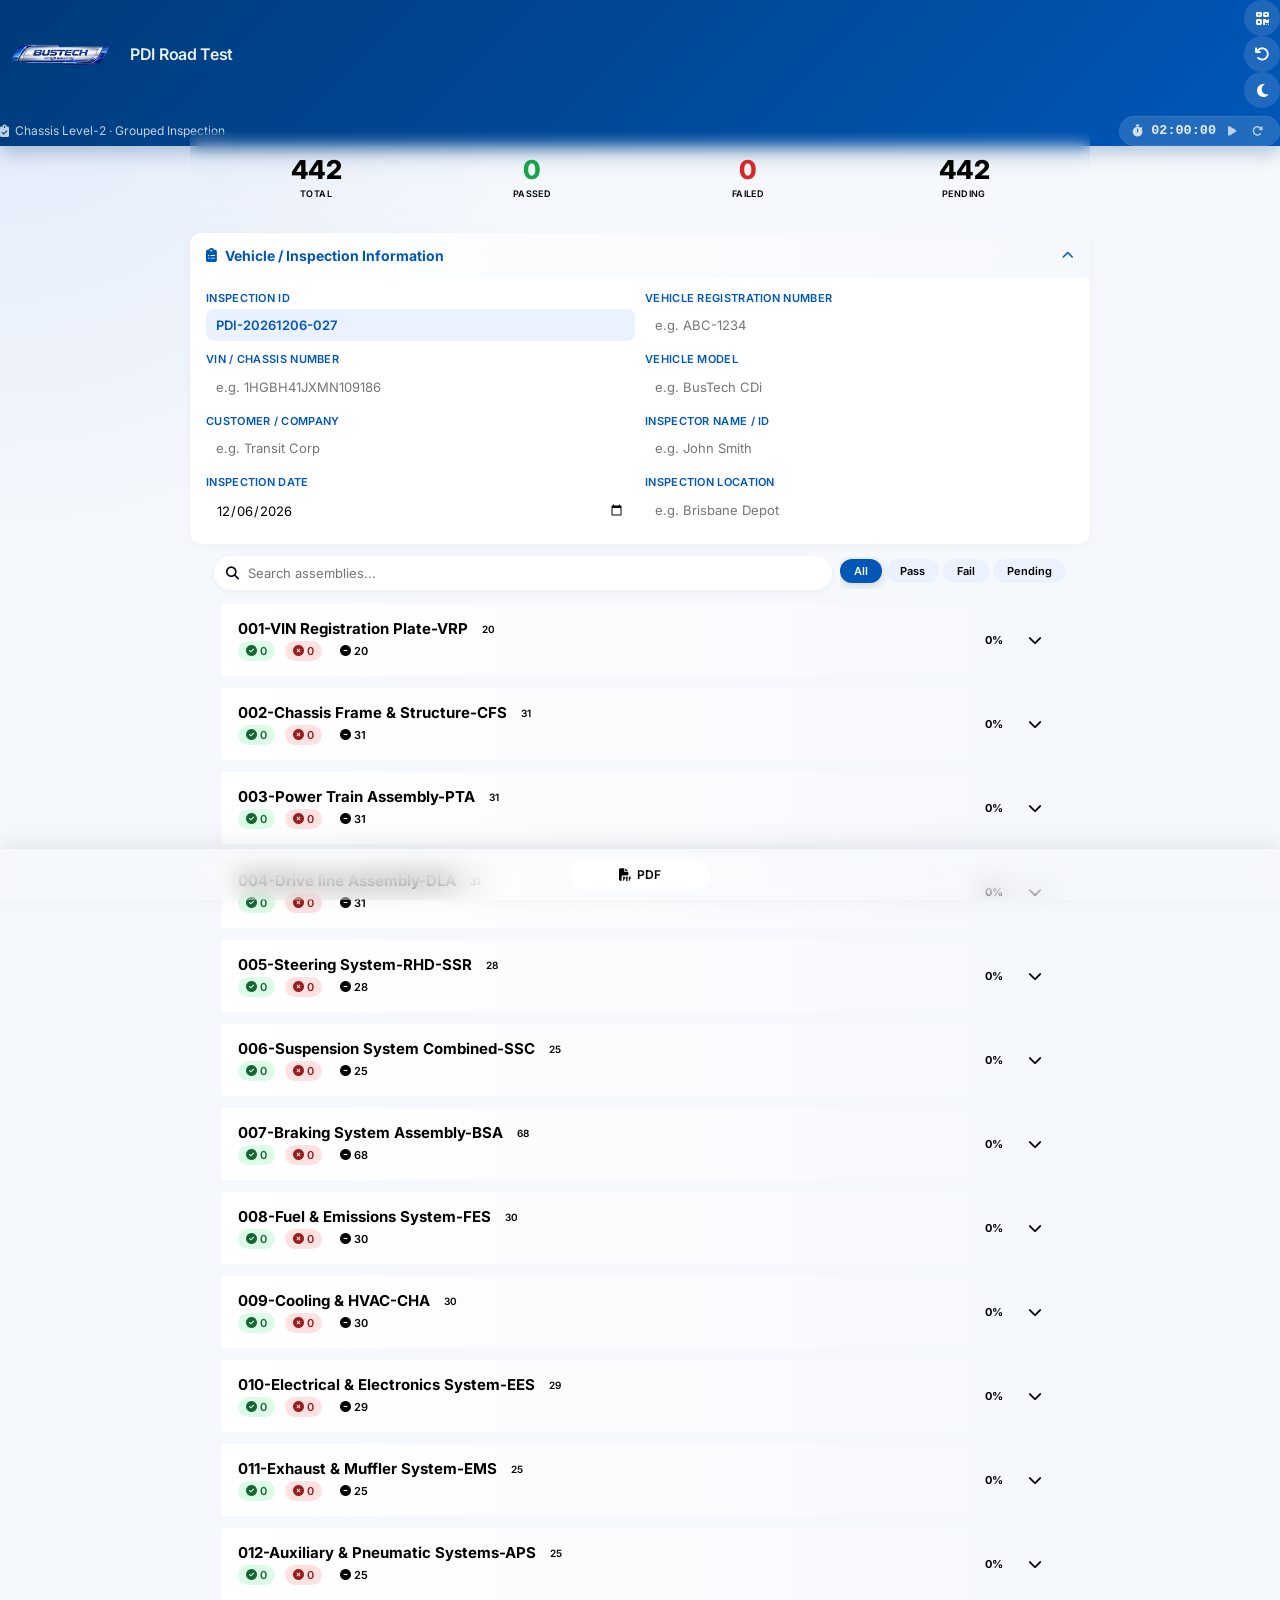
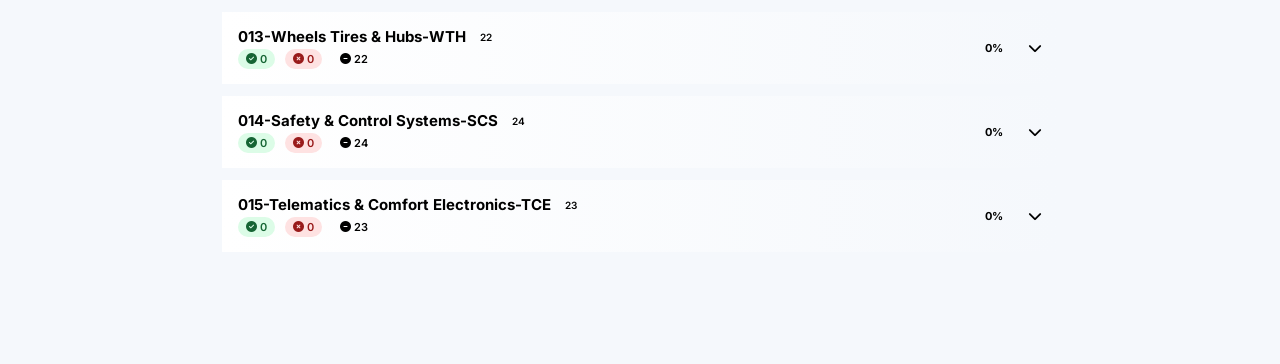
==== commit 95c107c9: "Remove unused buttons from the bottom bar and retain JSON import functionality" ====
--- a/index.html
+++ b/index.html
@@ -135,11 +135,7 @@
     <!-- BOTTOM BAR -->
     <div class="bottom-bar app-ui">
         <button type="button" class="btn-outline" onclick="exportPDF()" aria-label="Export PDF"><i class="fas fa-file-pdf" aria-hidden="true"></i> PDF</button>
-        <button type="button" class="btn-outline" onclick="exportCSV()" aria-label="Export CSV"><i class="fas fa-file-excel" aria-hidden="true"></i> CSV</button>
-        <button type="button" class="btn-primary" onclick="saveJSON()" aria-label="Save inspection data"><i class="fas fa-save" aria-hidden="true"></i> Save</button>
-        <button type="button" class="btn-outline" onclick="document.getElementById('importJsonInput').click()" aria-label="Load saved JSON file">
-            <i class="fas fa-upload" aria-hidden="true"></i> Load
-        </button>
+        
         <input type="file" id="importJsonInput" accept=".json" onchange="importJSON(event)" />
     </div>
 
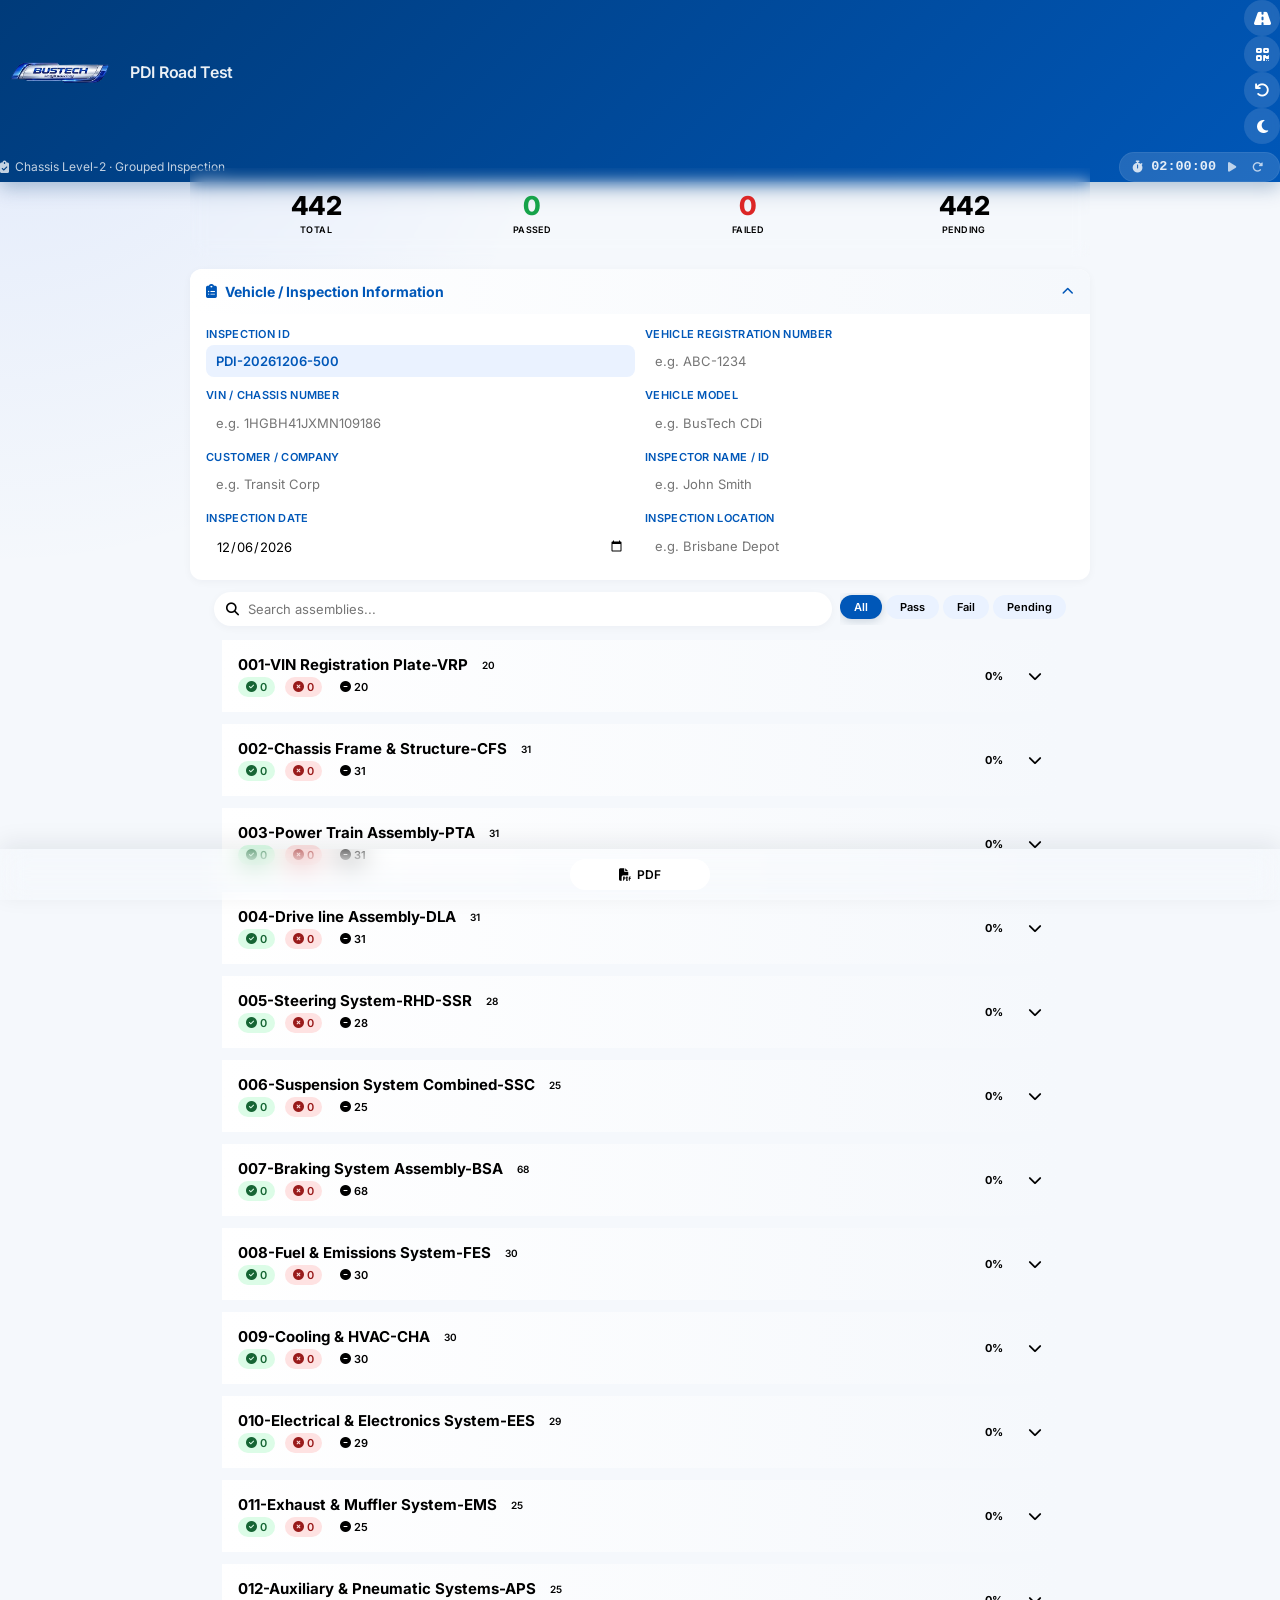
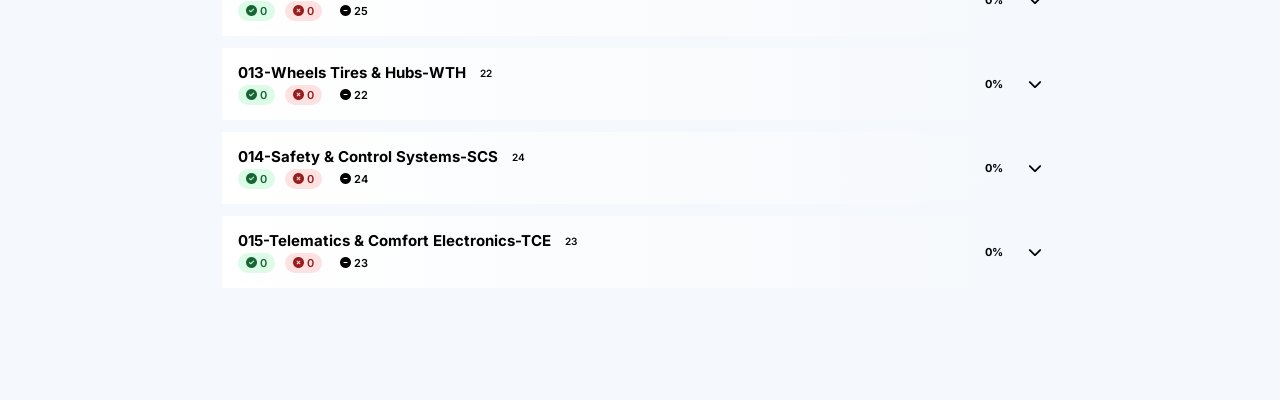
==== commit 0652e40b: "add road test" ====
--- a/index.html
+++ b/index.html
@@ -30,6 +30,7 @@
     </div>
 </div>
             <div class="header-actions">
+                <a href="road-test/" title="Open Road Test" aria-label="Open Road Test module"><i class="fas fa-road"></i></a>
                 <button onclick="scanQR()" title="Scan QR" aria-label="Scan QR code"><i class="fas fa-qrcode"></i></button>
                 <button onclick="confirmReset()" title="Reset Inspection" aria-label="Reset all inspection data"><i class="fas fa-undo"></i></button>
                 <button onclick="toggleDarkMode()" title="Theme" aria-label="Toggle theme"><i class="fas fa-moon"></i></button>
@@ -156,6 +157,7 @@
     <div class="print-report" id="printReport"></div>
 
     <!-- SCRIPTS -->
+    <script src="inspection-engine.js"></script>
     <script src="script.js"></script>
 </body>
 </html>
--- a/style.css
+++ b/style.css
@@ -112,7 +112,8 @@
     color: #fbbf24;
 }
 
-.app-header .header-actions button {
+.app-header .header-actions button,
+.app-header .header-actions a {
     background: rgba(255, 255, 255, 0.12);
     border: none;
     color: #fff;
@@ -126,9 +127,11 @@
     display: flex;
     align-items: center;
     justify-content: center;
-}
-
-.app-header .header-actions button:active {
+    text-decoration: none;
+}
+
+.app-header .header-actions button:active,
+.app-header .header-actions a:active {
     transform: scale(0.92);
     background: rgba(255, 255, 255, 0.20);
 }
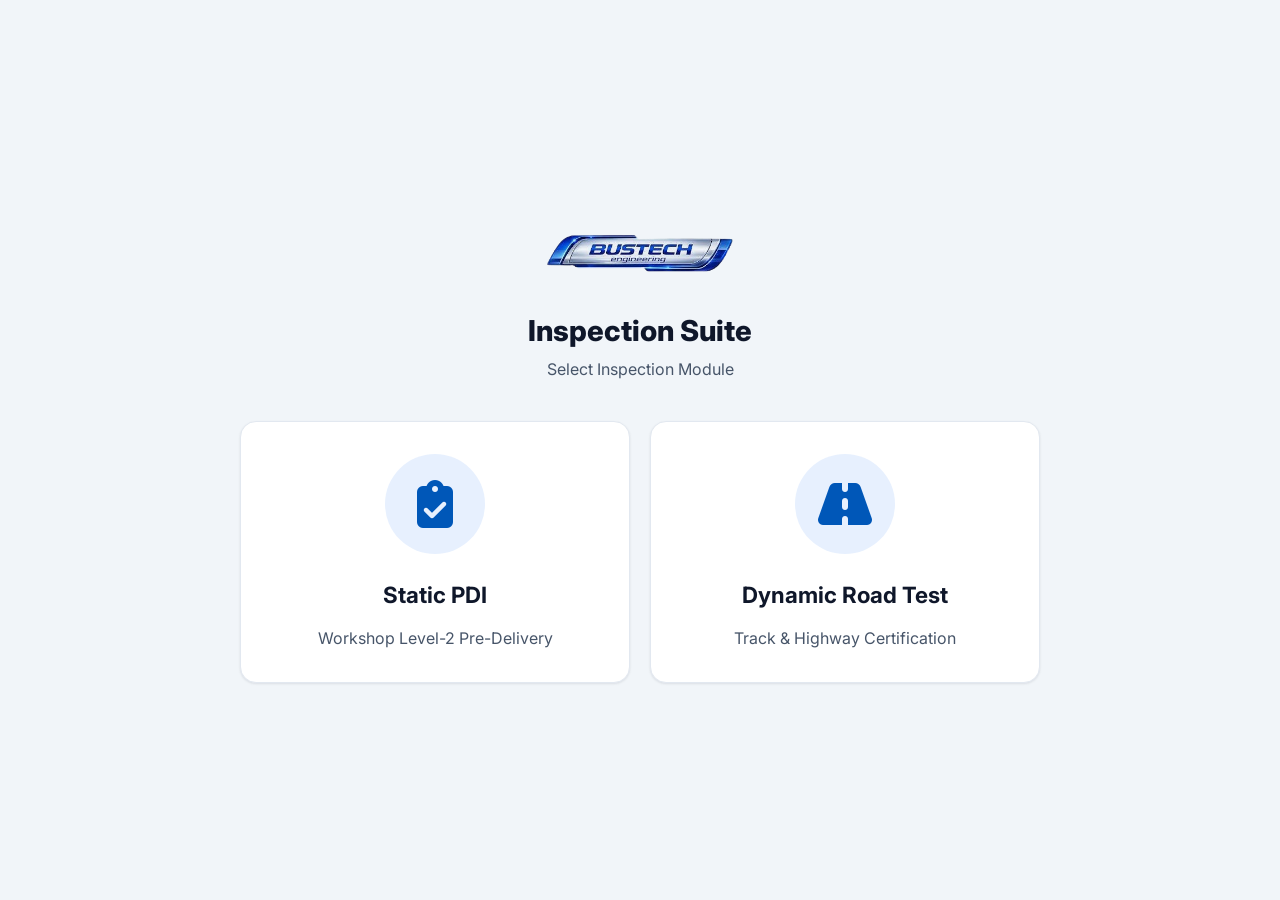
==== commit 71780320: "add master page and fix counter logic" ====
--- a/index.html
+++ b/index.html
@@ -4,160 +4,140 @@
     <meta charset="UTF-8" />
     <meta name="viewport" content="width=device-width, initial-scale=1.0, maximum-scale=1.0, user-scalable=yes" />
     <meta name="theme-color" content="#0057B8" />
-    <title>BusTech Engineering · PDI Road Test</title>
+    <title>BusTech Engineering · Inspection Suite</title>
     <link rel="stylesheet" href="style.css" />
     <link rel="manifest" href="manifest.json" />
     <link rel="icon" href="bustech-logo.png" type="image/png" />
     <link rel="apple-touch-icon" href="bustech-logo.png" />
-    <!-- Font & Icons (kept here for simplicity) -->
+    <!-- Fonts & Icons -->
     <link rel="preconnect" href="https://fonts.googleapis.com" />
     <link rel="preconnect" href="https://fonts.gstatic.com" crossorigin />
     <link href="https://fonts.googleapis.com/css2?family=Inter:opsz,wght@14..32,400;14..32,500;14..32,600;14..32,700;14..32,800&display=swap" rel="stylesheet" />
     <link rel="stylesheet" href="https://cdnjs.cloudflare.com/ajax/libs/font-awesome/6.5.0/css/all.min.css" />
+    <style>
+        body {
+            display: flex;
+            flex-direction: column;
+            align-items: center;
+            justify-content: center;
+            min-height: 100vh;
+            background-color: var(--bg);
+            padding: 20px;
+            font-family: 'Inter', sans-serif;
+            text-align: center;
+            margin: 0;
+        }
+        .launcher-brand {
+            margin-bottom: 40px;
+            width: 100%;
+            max-width: 600px;
+        }
+        .launcher-logo {
+            height: 70px;
+            margin-bottom: 16px;
+            mix-blend-mode: multiply;
+        }
+        body[data-theme="dark"] .launcher-logo {
+            mix-blend-mode: normal;
+            background-color: white;
+            padding: 8px 16px;
+            border-radius: var(--radius-md);
+        }
+        .launcher-title {
+            font-size: 1.8rem;
+            font-weight: 800;
+            color: var(--text-primary);
+        }
+        .launcher-subtitle {
+            font-size: 1rem;
+            color: var(--text-secondary);
+            margin-top: 4px;
+        }
+        .portal-grid {
+            display: grid;
+            grid-template-columns: 1fr;
+            gap: 20px;
+            width: 100%;
+            max-width: 800px;
+        }
+        @media (min-width: 600px) {
+            .portal-grid {
+                grid-template-columns: 1fr 1fr;
+            }
+        }
+        .portal-card {
+            background: var(--surface);
+            border: 1px solid var(--border);
+            border-radius: var(--radius-lg);
+            padding: 32px 24px;
+            text-decoration: none;
+            color: var(--text-primary);
+            box-shadow: var(--shadow-sm);
+            transition: all 0.2s cubic-bezier(0.4, 0, 0.2, 1);
+            display: flex;
+            flex-direction: column;
+            align-items: center;
+            gap: 16px;
+        }
+        .portal-card:hover, .portal-card:active {
+            transform: translateY(-4px);
+            box-shadow: var(--shadow-md);
+            border-color: var(--primary);
+        }
+        .portal-icon {
+            font-size: 3rem;
+            color: var(--primary);
+            background: var(--info-bg);
+            width: 100px;
+            height: 100px;
+            display: flex;
+            align-items: center;
+            justify-content: center;
+            border-radius: 50%;
+            margin-bottom: 8px;
+        }
+        .portal-title {
+            font-size: 1.4rem;
+            font-weight: 700;
+        }
+        .portal-desc {
+            font-size: 1rem;
+            color: var(--text-secondary);
+            line-height: 1.4;
+        }
+    </style>
 </head>
-<body>
-
-    <!-- HEADER -->
-    <header class="app-header app-ui">
-        <div class="top-row">
-            <div class="brand">
-    <img src="bustech-logo.png"
-         alt="BusTech Engineering Logo"
-         class="company-logo">
-
-    <div class="brand-text">
-        <span class="app-name">PDI Road Test</span>
-    </div>
-</div>
-            <div class="header-actions">
-                <a href="road-test/" title="Open Road Test" aria-label="Open Road Test module"><i class="fas fa-road"></i></a>
-                <button onclick="scanQR()" title="Scan QR" aria-label="Scan QR code"><i class="fas fa-qrcode"></i></button>
-                <button onclick="confirmReset()" title="Reset Inspection" aria-label="Reset all inspection data"><i class="fas fa-undo"></i></button>
-                <button onclick="toggleDarkMode()" title="Theme" aria-label="Toggle theme"><i class="fas fa-moon"></i></button>
-            </div>
-        </div>
-        <div class="subtitle">
-            <div class="subtitle-text">
-                <i class="fas fa-clipboard-check"></i>
-                Chassis Level-2 · Grouped Inspection
-            </div>
-            <div class="header-timer" id="headerTimer" title="2-Hour Countdown Timer">
-                <i class="fas fa-stopwatch" id="timerIcon"></i>
-                <span id="timerDisplay">02:00:00</span>
-                <button type="button" class="btn-timer-toggle" id="timerControlBtn" onclick="toggleTimer()" aria-label="Pause timer">
-                    <i class="fas fa-pause"></i>
-                </button>
-                <button type="button" class="btn-timer-reset" id="timerResetBtn" onclick="resetTimer()" aria-label="Reset timer">
-                    <i class="fas fa-redo-alt"></i>
-                </button>
-            </div>
-        </div>
-    </header>
-
-    <!-- STATS -->
-    <section class="stats-grid app-ui" id="statsGrid" aria-live="polite" role="status">
-        <div class="stat-item">
-            <div class="stat-number total" id="totalCount">0</div>
-            <div class="stat-label">Total</div>
-        </div>
-        <div class="stat-item">
-            <div class="stat-number passed" id="passedCount">0</div>
-            <div class="stat-label">Passed</div>
-        </div>
-        <div class="stat-item">
-            <div class="stat-number failed" id="failedCount">0</div>
-            <div class="stat-label">Failed</div>
-        </div>
-        <div class="stat-item">
-            <div class="stat-number pending" id="pendingCount">0</div>
-            <div class="stat-label">Pending</div>
-        </div>
-    </section>
-
-    <!-- INSPECTION INFO -->
-    <section class="inspection-info-section app-ui" id="inspectionInfoSection">
-        <div class="inspection-info-header" role="button" tabindex="0" onclick="toggleInspectionInfo()" onkeydown="if(event.key==='Enter'||event.key===' '){event.preventDefault();toggleInspectionInfo();}">
-            <h2><i class="fas fa-clipboard-list"></i> Vehicle / Inspection Information</h2>
-            <i class="fas fa-chevron-down inspection-info-toggle" id="inspectionInfoToggle"></i>
-        </div>
-        <div class="inspection-info-body" id="inspectionInfoBody">
-            <div class="info-field">
-                <label for="infoInspectionId">Inspection ID</label>
-                <input type="text" id="infoInspectionId" readonly />
-            </div>
-            <div class="info-field">
-                <label for="infoRegNumber">Vehicle Registration Number</label>
-                <input type="text" id="infoRegNumber" placeholder="e.g. ABC-1234" />
-            </div>
-            <div class="info-field">
-                <label for="infoVin">VIN / Chassis Number</label>
-                <input type="text" id="infoVin" placeholder="e.g. 1HGBH41JXMN109186" />
-            </div>
-            <div class="info-field">
-                <label for="infoModel">Vehicle Model</label>
-                <input type="text" id="infoModel" placeholder="e.g. BusTech CDi" />
-            </div>
-            <div class="info-field">
-                <label for="infoCustomer">Customer / Company</label>
-                <input type="text" id="infoCustomer" placeholder="e.g. Transit Corp" />
-            </div>
-            <div class="info-field">
-                <label for="infoInspector">Inspector Name / ID</label>
-                <input type="text" id="infoInspector" placeholder="e.g. John Smith" />
-            </div>
-            <div class="info-field">
-                <label for="infoDate">Inspection Date</label>
-                <input type="date" id="infoDate" />
-            </div>
-            <div class="info-field">
-                <label for="infoLocation">Inspection Location</label>
-                <input type="text" id="infoLocation" placeholder="e.g. Brisbane Depot" />
-            </div>
-        </div>
-    </section>
-
-    <!-- TOOLBAR -->
-    <div class="toolbar app-ui">
-        <div class="search-wrap">
-            <i class="fas fa-search" aria-hidden="true"></i>
-            <input type="text" id="searchInput" placeholder="Search assemblies..." autocomplete="off" aria-label="Search assemblies" />
-        </div>
-        <div class="filter-tabs" id="filterTabs" role="tablist" aria-label="Filter inspection groups">
-            <button type="button" class="tab active" data-filter="all" aria-pressed="true">All</button>
-            <button type="button" class="tab" data-filter="pass" aria-pressed="false">Pass</button>
-            <button type="button" class="tab" data-filter="fail" aria-pressed="false">Fail</button>
-            <button type="button" class="tab" data-filter="pending" aria-pressed="false">Pending</button>
-        </div>
+<body data-theme="light">
+    
+    <div class="launcher-brand">
+        <img src="bustech-logo.png" alt="BusTech Logo" class="launcher-logo" />
+        <div class="launcher-title">Inspection Suite</div>
+        <div class="launcher-subtitle">Select Inspection Module</div>
     </div>
 
-    <!-- GROUP LIST -->
-    <div class="group-list app-ui" id="groupList"></div>
-
-    <!-- BOTTOM BAR -->
-    <div class="bottom-bar app-ui">
-        <button type="button" class="btn-outline" onclick="exportPDF()" aria-label="Export PDF"><i class="fas fa-file-pdf" aria-hidden="true"></i> PDF</button>
+    <div class="portal-grid">
+        <a href="static-pdi/" class="portal-card">
+            <div class="portal-icon">
+                <i class="fas fa-clipboard-check"></i>
+            </div>
+            <div class="portal-title">Static PDI</div>
+            <div class="portal-desc">Workshop Level-2 Pre-Delivery</div>
+        </a>
         
-        <input type="file" id="importJsonInput" accept=".json" onchange="importJSON(event)" />
+        <a href="road-test/" class="portal-card">
+            <div class="portal-icon">
+                <i class="fas fa-road"></i>
+            </div>
+            <div class="portal-title">Dynamic Road Test</div>
+            <div class="portal-desc">Track & Highway Certification</div>
+        </a>
     </div>
 
-    <!-- TOAST & MODAL -->
-    <div class="toast-container app-ui" id="toastContainer" aria-live="polite" aria-atomic="true"></div>
-    <div class="modal-overlay app-ui" id="modalOverlay">
-        <div class="modal" role="dialog" aria-modal="true" aria-labelledby="modalTitle" aria-describedby="modalMessage">
-            <h2 id="modalTitle">Confirm Fail</h2>
-            <p id="modalMessage">Marking as <strong>FAIL</strong>. Please ensure you capture a photo as evidence.</p>
-            <div class="modal-actions">
-                <button class="btn-outline" onclick="closeModal()">Cancel</button>
-                <button class="btn-danger" id="modalConfirmBtn">Confirm Fail</button>
-            </div>
-        </div>
-    </div>
-
-    <!-- PRINT REPORT (hidden in normal view, shown only for print) -->
-    <div class="print-report" id="printReport"></div>
-
-    <!-- SCRIPTS -->
-    <script src="inspection-engine.js"></script>
-    <script src="script.js"></script>
+    <script>
+        const storedTheme = localStorage.getItem('pdi-theme');
+        if (storedTheme === 'dark') {
+            document.body.setAttribute('data-theme', 'dark');
+        }
+    </script>
 </body>
 </html>
--- a/style.css
+++ b/style.css
@@ -1,3 +1,8 @@
+/* ═══════════════════════════════════════════════════════════════
+   BUSTECH ENGINEERING · PDI & ROAD TEST DESIGN SYSTEM
+   Modern, Ergonomic, Touch-First Workshop & Track Inspection Suite
+   ═══════════════════════════════════════════════════════════════ */
+
 *,
 *::before,
 *::after {
@@ -5,72 +10,102 @@
     margin: 0;
     padding: 0;
 }
-:root{
-    --primary:#0057B8;          /* BusTech Blue */
-    --primary-light:#2F80ED;
-    --primary-dark:#003B7A;
-
-    --success:#16a34a;
-    --danger:#dc2626;
-    --warning:#f59e0b;
-
-    --surface:#ffffff;
-    --surface-alt:#f5f8fc;
-    --surface-strong:#eaf2ff;
-
-    --header-gradient:linear-gradient(135deg,#003B7A,#0057B8,#2F80ED);
+
+:root {
+    /* Brand Colors */
+    --primary: #0057B8;          /* BusTech Blue */
+    --primary-light: #2F80ED;
+    --primary-dark: #002D62;
+    --primary-glow: rgba(0, 87, 184, 0.25);
+
+    /* Semantic Accents */
+    --success: #10B981;          /* Pass Emerald */
+    --success-bg: rgba(16, 185, 129, 0.12);
+    --success-border: rgba(16, 185, 129, 0.35);
+
+    --danger: #EF4444;           /* Fail Crimson */
+    --danger-bg: rgba(239, 68, 68, 0.12);
+    --danger-border: rgba(239, 68, 68, 0.35);
+
+    --warning: #F59E0B;          /* Pending Amber */
+    --warning-bg: rgba(245, 158, 11, 0.12);
+    --warning-border: rgba(245, 158, 11, 0.35);
+
+    --info: #3B82F6;
+    --info-bg: rgba(59, 130, 246, 0.12);
+
+    /* Surface & Backgrounds */
+    --bg: #F1F5F9;
+    --surface: #FFFFFF;
+    --surface-alt: #F8FAFC;
+    --surface-glass: rgba(255, 255, 255, 0.85);
+    --surface-elevated: #FFFFFF;
+
+    /* Text & Borders */
+    --text-primary: #0F172A;
+    --text-secondary: #475569;
+    --text-muted: #64748B;
+    --border: #E2E8F0;
+    --border-strong: #CBD5E1;
+
+    /* Shadows & Radii */
+    --shadow-sm: 0 1px 3px rgba(15, 23, 42, 0.06), 0 1px 2px rgba(15, 23, 42, 0.04);
+    --shadow-md: 0 4px 12px rgba(15, 23, 42, 0.08), 0 2px 4px rgba(15, 23, 42, 0.04);
+    --shadow-lg: 0 12px 32px rgba(15, 23, 42, 0.12), 0 4px 8px rgba(15, 23, 42, 0.06);
+    --radius-sm: 8px;
+    --radius-md: 12px;
+    --radius-lg: 16px;
+    --radius-full: 9999px;
+
+    --header-gradient: linear-gradient(135deg, #002D62 0%, #0057B8 55%, #2F80ED 100%);
+}
+
+body[data-theme="dark"] {
+    --bg: #0B0F19;
+    --surface: #111827;
+    --surface-alt: #1E293B;
+    --surface-glass: rgba(17, 24, 39, 0.90);
+    --surface-elevated: #1E293B;
+
+    --text-primary: #F8FAFC;
+    --text-secondary: #CBD5E1;
+    --text-muted: #94A3B8;
+    --border: #334155;
+    --border-strong: #475569;
+
+    --shadow-sm: 0 1px 3px rgba(0, 0, 0, 0.3);
+    --shadow-md: 0 4px 14px rgba(0, 0, 0, 0.4);
+    --shadow-lg: 0 14px 36px rgba(0, 0, 0, 0.55);
+
+    --header-gradient: linear-gradient(135deg, #030712 0%, #002D62 60%, #0057B8 100%);
 }
 
 html {
     font-size: 16px;
     -webkit-tap-highlight-color: transparent;
+    scroll-behavior: smooth;
 }
 
 body {
-    font-family: 'Inter', -apple-system, BlinkMacSystemFont, sans-serif;
-    background:
-        radial-gradient(circle at top left, rgba(37, 99, 235, 0.10), transparent 24%),
-        var(--surface-alt);
+    font-family: 'Inter', -apple-system, BlinkMacSystemFont, 'Segoe UI', Roboto, sans-serif;
+    background: var(--bg);
     color: var(--text-primary);
     line-height: 1.5;
-    padding-bottom: calc(92px + env(safe-area-inset-bottom));
     min-height: 100vh;
-    overscroll-behavior: none;
-    transition: background 0.3s ease, color 0.3s ease;
-}
-
-body[data-theme="dark"] {
-    --surface: #111827;
-    --surface-alt: #0f172a;
-    --surface-elevated: rgba(15, 23, 42, 0.95);
-    --surface-strong: #172033;
-    --text-primary: #f8fafc;
-    --text-secondary: #dbe7f7;
-    --text-muted: #94a3b8;
-    --border: #334155;
-    --border-strong: #475569;
-    --shadow: 0 10px 26px rgba(2, 6, 23, 0.36);
-    --shadow-lg: 0 18px 48px rgba(2, 6, 23, 0.54);
-    --header-gradient: linear-gradient(145deg, #0b1220, #1d4ed8);
-}
-
-::-webkit-scrollbar {
-    width: 4px;
-}
-::-webkit-scrollbar-track {
-    background: transparent;
-}
-::-webkit-scrollbar-thumb {
-    background: var(--gray-300);
-    border-radius: 8px;
-}
-
-/* Header */
-
-.app-header{
-    background:linear-gradient(135deg,#003B7A,#0057B8);
-    color:#fff;
-    box-shadow:0 6px 18px rgba(0,60,120,.30);
+    padding-bottom: 100px;
+    transition: background 0.25s ease, color 0.25s ease;
+}
+
+/* ─── HEADER ─── */
+.app-header {
+    background: var(--header-gradient);
+    color: #FFFFFF;
+    padding: 14px 18px;
+    position: sticky;
+    top: 0;
+    z-index: 100;
+    box-shadow: var(--shadow-md);
+    backdrop-filter: blur(12px);
 }
 
 .app-header .top-row {
@@ -83,284 +118,394 @@
 .app-header .brand {
     display: flex;
     align-items: center;
-    gap: 10px;
+    gap: 12px;
+    text-decoration: none;
+    color: inherit;
+}
+
+.app-header .company-logo {
+    height: 48px;
+    width: auto;
+    object-fit: contain;
 }
 
 .app-header .brand-text {
     display: flex;
     flex-direction: column;
-    line-height: 1.05;
-}
-
-.app-header .company-name {
-    font-size: 22px;
-    font-weight: 900;
-    opacity: 1;
+}
+
+.app-header .app-name {
+    font-size: 1.15rem;
+    font-weight: 800;
+    letter-spacing: -0.01em;
+}
+
+.app-header .app-badge {
+    font-size: 0.72rem;
     text-transform: uppercase;
-    letter-spacing: 0.12em;
-}
-
-.app-header .app-name {
-    font-size: 16px;
+    letter-spacing: 0.08em;
+    opacity: 0.85;
     font-weight: 600;
-    letter-spacing: -0.3px;
-    opacity: 0.92;
-}
-
-.app-header .brand i {
-    font-size: 24px;
-    color: #fbbf24;
+}
+
+.app-header .header-actions {
+    display: flex;
+    align-items: center;
+    gap: 8px;
 }
 
 .app-header .header-actions button,
 .app-header .header-actions a {
-    background: rgba(255, 255, 255, 0.12);
-    border: none;
-    color: #fff;
-    width: 36px;
-    height: 36px;
-    border-radius: 50%;
-    font-size: 15px;
-    cursor: pointer;
-    transition: var(--transition);
-    backdrop-filter: blur(4px);
-    display: flex;
+    width: 38px;
+    height: 38px;
+    border-radius: var(--radius-sm);
+    background: rgba(255, 255, 255, 0.14);
+    border: 1px solid rgba(255, 255, 255, 0.22);
+    color: #FFFFFF;
+    display: inline-flex;
     align-items: center;
     justify-content: center;
+    font-size: 0.95rem;
+    cursor: pointer;
     text-decoration: none;
-}
-
-.app-header .header-actions button:active,
-.app-header .header-actions a:active {
-    transform: scale(0.92);
-    background: rgba(255, 255, 255, 0.20);
+    transition: all 0.2s ease;
+}
+
+.app-header .header-actions button:hover,
+.app-header .header-actions a:hover {
+    background: rgba(255, 255, 255, 0.28);
+    transform: translateY(-1px);
 }
 
 .app-header .subtitle {
-    font-size: 12px;
-    opacity: 0.9;
-    margin-top: 8px;
-    font-weight: 400;
     display: flex;
     align-items: center;
     justify-content: space-between;
-    flex-wrap: wrap;
-    gap: 12px;
-}
-
-.subtitle-text {
+    margin-top: 10px;
+    padding-top: 8px;
+    border-top: 1px solid rgba(255, 255, 255, 0.15);
+    font-size: 0.85rem;
+}
+
+.app-header .subtitle-text {
     display: flex;
     align-items: center;
     gap: 6px;
-    opacity: 0.85;
-}
-
+    font-weight: 500;
+    opacity: 0.95;
+}
+
+/* Timer in header */
 .header-timer {
     display: inline-flex;
     align-items: center;
     gap: 8px;
-    background: rgba(255, 255, 255, 0.15);
-    padding: 4px 12px;
-    border-radius: 20px;
+    background: rgba(0, 0, 0, 0.25);
+    padding: 4px 10px;
+    border-radius: var(--radius-full);
+    border: 1px solid rgba(255, 255, 255, 0.18);
+    font-family: 'Courier New', monospace;
     font-weight: 700;
-    font-family: ui-monospace, SFMono-Regular, SF Mono, Menlo, Consolas, Liberation Mono, monospace;
-    font-size: 13.5px;
-    color: #ffffff;
-    backdrop-filter: blur(6px);
-    border: 1px solid rgba(255, 255, 255, 0.08);
-    transition: all 0.3s cubic-bezier(0.4, 0, 0.2, 1);
+    font-size: 0.95rem;
 }
 
 .header-timer.warning {
-    background: #f59e0b !important;
-    color: #0f172a !important;
-    border-color: rgba(245, 158, 11, 0.4);
-    animation: timer-pulse 1.2s infinite alternate;
+    background: rgba(245, 158, 11, 0.35);
+    border-color: #F59E0B;
 }
 
 .header-timer.danger {
-    background: #ef4444 !important;
-    color: #ffffff !important;
-    border-color: rgba(239, 68, 68, 0.4);
-    animation: timer-pulse 0.6s infinite alternate;
-}
-
-@keyframes timer-pulse {
-    from {
-        transform: scale(1);
-        box-shadow: 0 0 0 0px rgba(255, 255, 255, 0.2);
-    }
-    to {
-        transform: scale(1.04);
-        box-shadow: 0 0 8px 4px rgba(255, 255, 255, 0.1);
-    }
-}
-
-.header-timer button {
+    background: rgba(239, 68, 68, 0.45);
+    border-color: #EF4444;
+    animation: pulseDanger 1.2s infinite ease-in-out;
+}
+
+@keyframes pulseDanger {
+    0%, 100% { transform: scale(1); }
+    50% { transform: scale(1.04); }
+}
+
+.btn-timer-toggle, .btn-timer-reset {
     background: none;
     border: none;
-    color: inherit;
-    cursor: pointer;
-    font-size: 11px;
-    padding: 4px;
-    display: flex;
-    align-items: center;
-    justify-content: center;
-    opacity: 0.8;
-    transition: opacity 0.2s, transform 0.2s;
-    border-radius: 50%;
-}
-
-.header-timer button:hover {
+    color: #FFFFFF;
+    cursor: pointer;
+    font-size: 0.85rem;
+    padding: 2px 4px;
+    opacity: 0.85;
+    transition: opacity 0.2s;
+}
+
+.btn-timer-toggle:hover, .btn-timer-reset:hover {
     opacity: 1;
-    transform: scale(1.15);
-}
-
-.header-timer button:active {
-    transform: scale(0.9);
-}
-
-.header-timer #timerIcon {
-    font-size: 12px;
-    opacity: 0.9;
-}
-
-/* Stats */
+}
+
+/* ─── STATS HUD ─── */
 .stats-grid {
     display: grid;
     grid-template-columns: repeat(4, 1fr);
+    gap: 10px;
+    padding: 12px 18px;
+    background: var(--surface);
+    border-bottom: 1px solid var(--border);
+    box-shadow: var(--shadow-sm);
+}
+
+.stat-item {
+    background: var(--surface-alt);
+    border: 1px solid var(--border);
+    border-radius: var(--radius-md);
+    padding: 10px 8px;
+    text-align: center;
+    transition: transform 0.2s ease, box-shadow 0.2s ease;
+}
+
+.stat-item:hover {
+    transform: translateY(-2px);
+    box-shadow: var(--shadow-sm);
+}
+
+.stat-number {
+    font-size: 1.35rem;
+    font-weight: 800;
+    line-height: 1.1;
+}
+
+.stat-number.total { color: var(--primary); }
+.stat-number.passed { color: var(--success); }
+.stat-number.failed { color: var(--danger); }
+.stat-number.pending { color: var(--warning); }
+
+.stat-label {
+    font-size: 0.72rem;
+    font-weight: 600;
+    color: var(--text-muted);
+    text-transform: uppercase;
+    letter-spacing: 0.05em;
+    margin-top: 2px;
+}
+
+/* ─── LIVE OVERALL PROGRESS BAR ─── */
+.overall-progress-bar-wrap {
+    background: var(--border);
+    height: 5px;
+    width: 100%;
+    overflow: hidden;
+}
+
+.overall-progress-bar-fill {
+    height: 100%;
+    width: 0%;
+    background: linear-gradient(90deg, var(--primary) 0%, var(--success) 100%);
+    transition: width 0.35s ease;
+}
+
+/* ─── COLLAPSIBLE INSPECTION INFO SECTION ─── */
+.inspection-info-section {
+    margin: 14px 18px;
+    background: var(--surface);
+    border: 1px solid var(--border);
+    border-radius: var(--radius-md);
+    overflow: hidden;
+    box-shadow: var(--shadow-sm);
+}
+
+.inspection-info-header {
+    display: flex;
+    align-items: center;
+    justify-content: space-between;
+    padding: 12px 16px;
+    background: var(--surface-alt);
+    cursor: pointer;
+    user-select: none;
+    font-weight: 600;
+    font-size: 0.95rem;
+}
+
+.inspection-info-header h2 {
+    font-size: 0.95rem;
+    font-weight: 700;
+    color: var(--text-primary);
+    display: flex;
+    align-items: center;
+    gap: 8px;
+}
+
+.inspection-info-toggle {
+    color: var(--text-muted);
+    transition: transform 0.25s ease;
+}
+
+.inspection-info-toggle.open {
+    transform: rotate(180deg);
+}
+
+.inspection-info-body {
+    display: grid;
+    grid-template-columns: repeat(auto-fit, minmax(220px, 1fr));
+    gap: 12px;
+    padding: 16px;
+    border-top: 1px solid var(--border);
+}
+
+.inspection-info-body.collapsed {
+    display: none;
+}
+
+.info-field {
+    display: flex;
+    flex-direction: column;
+    gap: 4px;
+}
+
+.info-field label {
+    font-size: 0.76rem;
+    font-weight: 600;
+    color: var(--text-secondary);
+    text-transform: uppercase;
+    letter-spacing: 0.04em;
+}
+
+.info-field input {
+    height: 38px;
+    padding: 6px 12px;
+    border-radius: var(--radius-sm);
+    border: 1px solid var(--border-strong);
+    background: var(--surface);
+    color: var(--text-primary);
+    font-size: 0.9rem;
+    font-family: inherit;
+    transition: border-color 0.2s ease, box-shadow 0.2s ease;
+}
+
+.info-field input:focus {
+    outline: none;
+    border-color: var(--primary);
+    box-shadow: 0 0 0 3px var(--primary-glow);
+}
+
+.info-field input[readonly] {
+    background: var(--surface-alt);
+    color: var(--text-muted);
+    cursor: not-allowed;
+}
+
+/* ─── TOOLBAR & FILTERS ─── */
+.toolbar {
+    margin: 14px 18px 10px 18px;
+    display: flex;
+    flex-direction: column;
+    gap: 10px;
+}
+
+.search-wrap {
+    position: relative;
+    display: flex;
+    align-items: center;
+}
+
+.search-wrap i {
+    position: absolute;
+    left: 14px;
+    color: var(--text-muted);
+    font-size: 0.95rem;
+}
+
+.search-wrap input {
+    width: 100%;
+    height: 42px;
+    padding: 8px 14px 8px 38px;
+    border-radius: var(--radius-md);
+    border: 1px solid var(--border-strong);
+    background: var(--surface);
+    color: var(--text-primary);
+    font-size: 0.92rem;
+    font-family: inherit;
+    box-shadow: var(--shadow-sm);
+    transition: all 0.2s ease;
+}
+
+.search-wrap input:focus {
+    outline: none;
+    border-color: var(--primary);
+    box-shadow: 0 0 0 3px var(--primary-glow);
+}
+
+.filter-row {
+    display: flex;
+    align-items: center;
+    justify-content: space-between;
+    gap: 8px;
+    flex-wrap: wrap;
+}
+
+.filter-tabs {
+    display: flex;
+    background: var(--surface);
+    padding: 3px;
+    border-radius: var(--radius-md);
+    border: 1px solid var(--border);
+    gap: 4px;
+}
+
+.filter-tabs .tab {
+    padding: 6px 14px;
+    border-radius: var(--radius-sm);
+    border: none;
+    background: transparent;
+    color: var(--text-secondary);
+    font-size: 0.85rem;
+    font-weight: 600;
+    cursor: pointer;
+    transition: all 0.2s ease;
+}
+
+.filter-tabs .tab:hover {
+    color: var(--text-primary);
+}
+
+.filter-tabs .tab.active {
+    background: var(--primary);
+    color: #FFFFFF;
+    box-shadow: var(--shadow-sm);
+}
+
+.flow-controls {
+    display: flex;
+    align-items: center;
+    gap: 8px;
+}
+
+.btn-drawer-trigger, .btn-auto-advance {
+    display: inline-flex;
+    align-items: center;
     gap: 6px;
-    padding: 12px 16px 10px;
-    margin: -10px 12px 0;
-    background: var(--surface-elevated);
+    padding: 6px 12px;
+    border-radius: var(--radius-sm);
     border: 1px solid var(--border);
-    border-radius: var(--radius);
-    box-shadow: var(--shadow);
-    position: relative;
-    z-index: 10;
-    backdrop-filter: blur(8px);
-}
-
-.stat-item {
-    text-align: center;
-    padding: 6px 2px;
-}
-
-.stat-item .stat-number {
-    font-size: 20px;
-    font-weight: 800;
-    letter-spacing: -0.5px;
-    line-height: 1.2;
-}
-
-.stat-item .stat-label {
-    font-size: 9px;
+    background: var(--surface);
+    color: var(--text-secondary);
+    font-size: 0.82rem;
     font-weight: 600;
-    text-transform: uppercase;
-    letter-spacing: 0.4px;
-    color: var(--gray-400);
-    margin-top: 2px;
-}
-
-.stat-item .stat-number.total { color: var(--gray-700); }
-.stat-item .stat-number.passed { color: var(--success); }
-.stat-item .stat-number.failed { color: var(--danger); }
-.stat-item .stat-number.pending { color: var(--gray-400); }
-
-/* Toolbar */
-.toolbar {
-    display: flex;
-    flex-wrap: wrap;
-    align-items: center;
-    gap: 8px;
-    padding: 10px 16px 6px;
-}
-
-.toolbar .search-wrap {
-    flex: 1;
-    min-width: 140px;
-    position: relative;
-}
-
-.toolbar .search-wrap i {
-    position: absolute;
-    left: 12px;
-    top: 50%;
-    transform: translateY(-50%);
-    color: var(--gray-400);
-    font-size: 13px;
-}
-
-.toolbar .search-wrap input {
-    width: 100%;
-    padding: 9px 12px 9px 34px;
-    border: 1.5px solid var(--border);
-    border-radius: 999px;
-    font-size: 13px;
-    font-family: inherit;
-    background: var(--surface);
-    color: var(--text-primary);
-    transition: var(--transition);
-    outline: none;
-    box-shadow: 0 2px 8px rgba(15, 23, 42, 0.04);
-}
-
-.toolbar .search-wrap input:focus {
+    cursor: pointer;
+    box-shadow: var(--shadow-sm);
+    transition: all 0.2s ease;
+}
+
+.btn-drawer-trigger:hover, .btn-auto-advance:hover {
+    color: var(--primary);
+    border-color: var(--primary);
+}
+
+.btn-auto-advance.active {
+    background: var(--primary-light);
+    color: #FFFFFF;
     border-color: var(--primary-light);
-    box-shadow: 0 0 0 3px rgba(44, 90, 138, 0.10), 0 2px 8px rgba(15, 23, 42, 0.04);
-}
-
-.toolbar .filter-tabs {
-    display: flex;
-    gap: 4px;
-    overflow-x: auto;
-    padding: 2px 0 6px;
-    -webkit-overflow-scrolling: touch;
-    scrollbar-width: none;
-}
-
-.filter-tabs .tab {
-    padding: 5px 14px;
-    border-radius: 999px;
-    font-size: 11px;
-    font-weight: 600;
-    border: none;
-    cursor: pointer;
-    white-space: nowrap;
-    background: var(--surface-strong);
-    color: var(--text-secondary);
-    transition: var(--transition);
-    font-family: inherit;
-}
-
-.filter-tabs .tab:hover {
-    transform: translateY(-1px);
-    background: var(--gray-300);
-}
-
-.filter-tabs .tab:active { transform: scale(0.94); }
-.filter-tabs .tab.active { background: var(--primary); color: #fff; box-shadow: 0 2px 10px rgba(26, 58, 92, 0.20); }.filter-tabs .tab:hover,
-.filter-tabs .tab:focus-visible { background: var(--primary-light); color: #fff; }
-.insight-banner {
-    display: flex;
-    align-items: center;
-    gap: 8px;
-    margin: 4px 12px 10px;
-    padding: 10px 12px;
-    background: linear-gradient(90deg, rgba(26, 58, 92, 0.06), rgba(44, 90, 138, 0.04));
-    border: 1px solid var(--gray-200);
-    border-radius: var(--radius-sm);
-    color: var(--gray-600);
-    font-size: 12px;
-}
-
-.insight-banner i {
-    color: var(--primary-light);
-    font-size: 14px;
-}
-/* Group Cards */
+}
+
+/* ─── GROUP ACCORDION LIST ─── */
 .group-list {
-    padding: 4px 12px 12px;
+    margin: 0 18px;
     display: flex;
     flex-direction: column;
     gap: 12px;
@@ -368,16 +513,15 @@
 
 .group-card {
     background: var(--surface);
-    border-radius: var(--radius);
-    box-shadow: var(--shadow);
+    border: 1px solid var(--border);
+    border-radius: var(--radius-md);
     overflow: hidden;
-    transition: var(--transition);
-    border: 1px solid var(--border);
+    box-shadow: var(--shadow-sm);
+    transition: all 0.2s ease;
 }
 
 .group-card:hover {
-    transform: translateY(-1px);
-    box-shadow: 0 8px 24px rgba(15, 23, 42, 0.08);
+    box-shadow: var(--shadow-md);
 }
 
 .group-header {
@@ -385,777 +529,913 @@
     align-items: center;
     justify-content: space-between;
     padding: 14px 16px;
-    cursor: pointer;
+    background: var(--surface);
+    cursor: pointer;
+    user-select: none;
     gap: 12px;
-    user-select: none;
-    -webkit-tap-highlight-color: transparent;
-    background: linear-gradient(90deg, var(--surface), var(--surface-alt));
-}
-
-.group-header .group-info { flex: 1; min-width: 0; }
-
-.group-header .group-title {
-    font-size: 15px;
+}
+
+.group-info {
+    flex: 1;
+    display: flex;
+    flex-direction: column;
+    gap: 4px;
+}
+
+.group-title {
+    font-size: 0.98rem;
     font-weight: 700;
-    color: var(--gray-800);
+    color: var(--text-primary);
+    display: flex;
+    align-items: center;
+    gap: 8px;
+    flex-wrap: wrap;
+}
+
+.group-title .badge {
+    background: var(--surface-alt);
+    border: 1px solid var(--border);
+    color: var(--text-muted);
+    font-size: 0.75rem;
+    padding: 2px 7px;
+    border-radius: var(--radius-full);
+    font-weight: 600;
+}
+
+.group-meta {
     display: flex;
     align-items: center;
     gap: 6px;
 }
 
-.group-header .group-title .badge {
-    font-size: 10px;
+.stat-chip {
+    font-size: 0.72rem;
     font-weight: 600;
-    background: var(--gray-100);
-    padding: 2px 8px;
-    border-radius: 50px;
-    color: var(--gray-500);
-}
-
-.group-header .group-meta {
-    display: flex;
-    align-items: center;
-    gap: 10px;
-    font-size: 12px;
-    color: var(--gray-500);
-    flex-wrap: wrap;
-}
-
-.stat-chip {
-    display: flex;
-    align-items: center;
-    gap: 3px;
-    padding: 2px 8px;
-    border-radius: 50px;
-    font-size: 11px;
-    font-weight: 600;
-}
-.stat-chip.pass-chip { background: #dcfce7; color: #166534; }
-.stat-chip.fail-chip { background: #fee2e2; color: #991b1b; }
-.stat-chip.pend-chip { background: var(--gray-100); color: var(--gray-500); }
-
-.group-header .group-progress {
+    padding: 2px 7px;
+    border-radius: var(--radius-sm);
+    display: inline-flex;
+    align-items: center;
+    gap: 4px;
+}
+
+.pass-chip { background: var(--success-bg); color: var(--success); }
+.fail-chip { background: var(--danger-bg); color: var(--danger); }
+.pend-chip { background: var(--warning-bg); color: var(--warning); }
+
+.group-progress {
+    position: relative;
     width: 44px;
     height: 44px;
-    position: relative;
+    display: flex;
+    align-items: center;
+    justify-content: center;
     flex-shrink: 0;
 }
 
-.group-progress svg { width: 100%; height: 100%; transform: rotate(-90deg); }
-.group-progress .bg { fill: none; stroke: var(--gray-200); stroke-width: 4; }
-.group-progress .fg {
+.group-progress svg {
+    width: 44px;
+    height: 44px;
+    transform: rotate(-90deg);
+}
+
+.group-progress circle.bg {
+    fill: none;
+    stroke: var(--border);
+    stroke-width: 4;
+}
+
+.group-progress circle.fg {
     fill: none;
     stroke: var(--success);
     stroke-width: 4;
     stroke-linecap: round;
-    transition: stroke-dashoffset 0.6s ease;
-}
-.group-progress .fg.fg-fail { stroke: var(--danger); }
-.group-progress .fg.fg-partial { stroke: var(--warning); }
-
-.group-progress .progress-text {
+    transition: stroke-dashoffset 0.35s ease;
+}
+
+.group-progress circle.fg-fail {
+    stroke: var(--danger);
+}
+
+.group-progress circle.fg-partial {
+    stroke: var(--primary);
+}
+
+.progress-text {
     position: absolute;
-    inset: 0;
-    display: flex;
+    font-size: 0.7rem;
+    font-weight: 700;
+    color: var(--text-primary);
+}
+
+.group-toggle {
+    color: var(--text-muted);
+    font-size: 0.95rem;
+    transition: transform 0.25s ease;
+}
+
+.group-toggle.open {
+    transform: rotate(180deg);
+}
+
+.group-content {
+    display: none;
+    border-top: 1px solid var(--border);
+    background: var(--surface-alt);
+}
+
+.group-content.open {
+    display: block;
+}
+
+/* ─── CHECKPOINT ITEM ROW ─── */
+.item-row {
+    padding: 14px 16px;
+    border-bottom: 1px solid var(--border);
+    display: flex;
+    align-items: flex-start;
+    justify-content: space-between;
+    gap: 14px;
+    background: var(--surface);
+    transition: background 0.15s ease;
+}
+
+.item-row:last-child {
+    border-bottom: none;
+}
+
+.item-row.focused {
+    background: rgba(0, 87, 184, 0.05);
+    box-shadow: inset 3px 0 0 var(--primary);
+}
+
+.item-info {
+    flex: 1;
+    display: flex;
+    flex-direction: column;
+    gap: 4px;
+}
+
+.item-id {
+    font-size: 0.72rem;
+    font-family: monospace;
+    font-weight: 600;
+    color: var(--text-muted);
+}
+
+.item-title {
+    font-size: 0.92rem;
+    font-weight: 600;
+    color: var(--text-primary);
+    line-height: 1.35;
+}
+
+.item-spec {
+    font-size: 0.8rem;
+    color: var(--text-secondary);
+}
+
+.item-actions {
+    display: flex;
+    align-items: center;
+    gap: 8px;
+    flex-shrink: 0;
+    margin-top: 2px;
+}
+
+.status-btn {
+    width: 44px;
+    height: 44px;
+    border-radius: var(--radius-md);
+    border: 2px solid transparent;
+    display: inline-flex;
     align-items: center;
     justify-content: center;
-    font-size: 11px;
-    font-weight: 700;
-    color: var(--gray-600);
-}
-
-.group-header .group-toggle {
-    color: var(--gray-400);
-    font-size: 14px;
-    transition: transform 0.3s ease;
-    flex-shrink: 0;
-}
-.group-header .group-toggle.open { transform: rotate(180deg); }
-
-/* Group Content (Expandable) */
-.group-content {
-    max-height: 0;
-    overflow: hidden;
-    transition: max-height 0.35s cubic-bezier(0.4, 0, 0.2, 1), padding 0.25s ease;
-    padding: 0 16px;
+    font-size: 1.15rem;
+    cursor: pointer;
+    transition: all 0.15s ease;
     background: var(--surface-alt);
-    border-top: 0px solid var(--border);
-}
-
-.group-content.open {
-    max-height: 2000px;
-    padding: 12px 16px 16px;
-    border-top-width: 1px;
-}
-
-/* Item Rows */
-.item-row {
-    display: flex;
-    align-items: center;
-    gap: 8px;
-    padding: 9px 0;
-    border-bottom: 1px solid var(--border);
-    transition: var(--transition);
-}
-.item-row:last-child { border-bottom: none; }
-.item-row:hover {
-    background: var(--surface-strong);
-    border-radius: 8px;
-    padding-left: 4px;
-    padding-right: 4px;
-}
-
-.item-row .item-info { flex: 1; min-width: 0; }
-.item-row .item-info .item-id { font-size: 10px; font-weight: 600; color: var(--gray-400); font-family: monospace; letter-spacing: 0.2px; }
-.item-row .item-info .item-title { font-size: 13px; font-weight: 500; color: var(--text-primary); white-space: nowrap; overflow: hidden; text-overflow: ellipsis; }
-.item-row .item-info .item-spec { font-size: 11px; color: var(--text-secondary); white-space: nowrap; overflow: hidden; text-overflow: ellipsis; }
-
+    color: var(--text-muted);
+}
+
+.status-btn.btn-pass {
+    border-color: var(--success-border);
+}
+
+.status-btn.btn-pass:hover {
+    background: var(--success-bg);
+    color: var(--success);
+    transform: scale(1.05);
+}
+
+.status-btn.btn-pass.active {
+    background: var(--success);
+    color: #FFFFFF;
+    border-color: var(--success);
+    box-shadow: 0 2px 8px rgba(16, 185, 129, 0.35);
+}
+
+.status-btn.btn-fail {
+    border-color: var(--danger-border);
+}
+
+.status-btn.btn-fail:hover {
+    background: var(--danger-bg);
+    color: var(--danger);
+    transform: scale(1.05);
+}
+
+.status-btn.btn-fail.active {
+    background: var(--danger);
+    color: #FFFFFF;
+    border-color: var(--danger);
+    box-shadow: 0 2px 8px rgba(239, 68, 68, 0.35);
+}
+
+/* ─── EVIDENCE AREA ─── */
 .item-evidence {
     display: none;
-    margin-top: 8px;
+    margin-top: 10px;
+    padding-top: 10px;
+    border-top: 1px dashed var(--border);
+    flex-direction: column;
     gap: 8px;
-    flex-direction: column;
-}
-.item-evidence.visible { display: flex; }
+}
+
+.item-evidence.visible {
+    display: flex;
+}
 
 .photo-fail-area {
     display: flex;
     align-items: center;
-    gap: 8px;
+    gap: 10px;
     flex-wrap: wrap;
 }
+
 .photo-fail-area label {
     display: inline-flex;
     align-items: center;
-    justify-content: center;
     gap: 6px;
-    padding: 6px 10px;
-    border-radius: 999px;
-    background: rgba(220, 38, 38, 0.12);
-    color: var(--danger);
-    cursor: pointer;
-    font-size: 11px;
+    padding: 6px 12px;
+    border-radius: var(--radius-sm);
+    background: var(--surface-alt);
+    border: 1px dashed var(--border-strong);
+    color: var(--text-primary);
+    font-size: 0.8rem;
     font-weight: 600;
-    border: 1.5px solid rgba(220, 38, 38, 0.20);
-    transition: var(--transition);
-    flex-shrink: 0;
-}
-.photo-fail-area label:active { transform: scale(0.92); }
-.photo-fail-area input[type="file"] { display: none; }
-.photo-fail-area .photo-preview-fail {
-    width: 44px;
-    height: 44px;
-    border-radius: 8px;
+    cursor: pointer;
+    transition: all 0.2s ease;
+}
+
+.photo-fail-area label:hover {
+    border-color: var(--primary);
+    color: var(--primary);
+}
+
+.photo-fail-area input[type="file"] {
+    display: none;
+}
+
+.photo-preview-fail {
+    width: 64px;
+    height: 64px;
+    border-radius: var(--radius-sm);
     object-fit: cover;
-    border: 1.5px solid var(--border);
+    border: 2px solid var(--border);
     display: none;
-    flex-shrink: 0;
-}
-.photo-fail-area .photo-preview-fail.visible { display: block; }
+}
+
+.photo-preview-fail.visible {
+    display: block;
+}
+
+.evidence-remarks-wrap {
+    position: relative;
+    width: 100%;
+}
 
 .evidence-remarks {
     width: 100%;
-    min-height: 70px;
+    min-height: 56px;
+    padding: 8px 36px 8px 10px;
+    border-radius: var(--radius-sm);
     border: 1px solid var(--border);
-    border-radius: 10px;
-    padding: 8px 10px;
+    background: var(--surface);
+    color: var(--text-primary);
+    font-size: 0.85rem;
+    font-family: inherit;
     resize: vertical;
-    background: var(--surface);
-    color: var(--text-primary);
-    font: inherit;
-    font-size: 12px;
-}
-.evidence-remarks:focus {
-    outline: none;
-    border-color: var(--primary-light);
-    box-shadow: 0 0 0 3px rgba(79, 141, 245, 0.14);
-}
-
-.item-row .item-actions {
-    display: flex;
-    align-items: center;
-    gap: 4px;
-    flex-shrink: 0;
-}
-
-.item-actions .status-btn {
-    padding: 4px 12px;
-    border-radius: 999px;
-    font-size: 11px;
-    font-weight: 700;
-    border: 1.5px solid var(--gray-200);
-    background: transparent;
-    color: var(--gray-400);
-    cursor: pointer;
-    transition: var(--transition);
-    font-family: inherit;
-    min-width: 44px;
-    text-align: center;
-}
-.item-actions .status-btn:hover,
-.item-actions .status-btn:focus-visible {
-    border-color: var(--primary-light);
-    color: var(--primary-light);
-    transform: translateY(-1px);
-}
-.item-actions .status-btn:active { transform: scale(0.92); }
-.item-actions .status-btn.btn-pass.active {
-    background: var(--success);
-    border-color: var(--success);
-    color: #fff;
-    box-shadow: 0 2px 8px rgba(34, 197, 94, 0.25);
-}
-.item-actions .status-btn.btn-fail.active {
-    background: var(--danger);
-    border-color: var(--danger);
-    color: #fff;
-    box-shadow: 0 2px 8px rgba(239, 68, 68, 0.25);
-    animation: pulse-fail 0.5s ease;
-}
-
-@keyframes pulse-fail {
-    0%, 100% { transform: scale(1); }
-    50% { transform: scale(1.08); }
-}
-
-/* Empty State */
-.empty-state {
-    text-align: center;
-    padding: 40px 20px;
+}
+
+.btn-mic-inline {
+    position: absolute;
+    right: 8px;
+    top: 8px;
+    background: none;
+    border: none;
     color: var(--text-muted);
-}
-.empty-state i { font-size: 40px; opacity: 0.3; margin-bottom: 10px; }
-.empty-state h3 { font-weight: 600; color: var(--text-primary); font-size: 17px; }
-.empty-state p { font-size: 13px; margin-top: 4px; color: var(--text-secondary); }
-
-/* Bottom Bar */
+    font-size: 1rem;
+    cursor: pointer;
+    padding: 4px;
+    transition: color 0.2s;
+}
+
+.btn-mic-inline.recording {
+    color: var(--danger);
+    animation: pulseDanger 1s infinite ease-in-out;
+}
+
+/* ─── BOTTOM BAR & HUD ─── */
 .bottom-bar {
     position: fixed;
     bottom: 0;
     left: 0;
     right: 0;
-    background: var(--surface-elevated);
-    backdrop-filter: blur(14px);
-    -webkit-backdrop-filter: blur(14px);
-    padding: 10px 14px calc(10px + env(safe-area-inset-bottom));
-    box-shadow: 0 -6px 24px rgba(15, 23, 42, 0.08);
-    display: flex;
+    background: var(--surface-glass);
+    backdrop-filter: blur(12px);
+    border-top: 1px solid var(--border);
+    padding: 10px 18px calc(10px + env(safe-area-inset-bottom));
+    display: flex;
+    align-items: center;
+    justify-content: space-between;
+    gap: 12px;
+    z-index: 90;
+    box-shadow: 0 -4px 16px rgba(0, 0, 0, 0.08);
+}
+
+.bottom-bar .btn-primary,
+.bottom-bar .btn-outline {
+    flex: 1;
+    height: 46px;
+    border-radius: var(--radius-md);
+    font-size: 0.95rem;
+    font-weight: 700;
+    display: inline-flex;
+    align-items: center;
+    justify-content: center;
     gap: 8px;
-    z-index: 100;
-    border-top: 1px solid var(--border);
+    cursor: pointer;
+    transition: all 0.2s ease;
+    border: none;
+}
+
+.btn-primary {
+    background: var(--primary);
+    color: #FFFFFF;
+    box-shadow: 0 4px 12px var(--primary-glow);
+}
+
+.btn-primary:hover {
+    background: var(--primary-dark);
+    transform: translateY(-1px);
+}
+
+.btn-outline {
+    background: var(--surface);
+    color: var(--text-primary);
+    border: 1px solid var(--border-strong) !important;
+}
+
+.btn-outline:hover {
+    background: var(--surface-alt);
+    border-color: var(--primary) !important;
+}
+
+.btn-danger {
+    background: var(--danger);
+    color: #FFFFFF;
+    border: none;
+    font-weight: 700;
+    padding: 8px 16px;
+    border-radius: var(--radius-sm);
+    cursor: pointer;
+}
+
+/* Floating "Next Pending" FAB */
+.fab-next-pending {
+    position: fixed;
+    bottom: 74px;
+    right: 18px;
+    background: var(--primary);
+    color: #FFFFFF;
+    padding: 10px 16px;
+    border-radius: var(--radius-full);
+    box-shadow: var(--shadow-lg);
+    border: none;
+    font-weight: 700;
+    font-size: 0.85rem;
+    display: inline-flex;
+    align-items: center;
+    gap: 8px;
+    cursor: pointer;
+    z-index: 85;
+    transition: transform 0.2s, background 0.2s;
+}
+
+.fab-next-pending:hover {
+    transform: translateY(-2px);
+    background: var(--primary-dark);
+}
+
+/* ─── CATEGORY JUMP DRAWER ─── */
+.drawer-overlay {
+    position: fixed;
+    top: 0;
+    left: 0;
+    right: 0;
+    bottom: 0;
+    background: rgba(0, 0, 0, 0.45);
+    backdrop-filter: blur(4px);
+    z-index: 200;
+    display: none;
+}
+
+.drawer-overlay.open {
+    display: block;
+}
+
+.drawer {
+    position: fixed;
+    top: 0;
+    right: 0;
+    bottom: 0;
+    width: 85%;
+    max-width: 380px;
+    background: var(--surface);
+    z-index: 201;
+    display: flex;
+    flex-direction: column;
+    transform: translateX(100%);
+    transition: transform 0.3s cubic-bezier(0.16, 1, 0.3, 1);
+    box-shadow: -6px 0 24px rgba(0, 0, 0, 0.2);
+}
+
+.drawer.open {
+    transform: translateX(0);
+}
+
+.drawer-header {
+    padding: 16px;
+    background: var(--surface-alt);
+    border-bottom: 1px solid var(--border);
+    display: flex;
+    align-items: center;
+    justify-content: space-between;
+}
+
+.drawer-header h3 {
+    font-size: 1.05rem;
+    font-weight: 700;
+    color: var(--text-primary);
+}
+
+.drawer-close {
+    background: none;
+    border: none;
+    font-size: 1.25rem;
+    color: var(--text-muted);
+    cursor: pointer;
+}
+
+.drawer-body {
+    flex: 1;
+    overflow-y: auto;
+    padding: 12px;
+    display: flex;
+    flex-direction: column;
+    gap: 8px;
+}
+
+.drawer-item {
+    padding: 12px;
+    border-radius: var(--radius-sm);
+    border: 1px solid var(--border);
+    background: var(--surface);
+    cursor: pointer;
+    display: flex;
+    align-items: center;
+    justify-content: space-between;
+    gap: 8px;
+    transition: background 0.15s;
+}
+
+.drawer-item:hover {
+    background: var(--surface-alt);
+    border-color: var(--primary);
+}
+
+.drawer-item-title {
+    font-size: 0.86rem;
+    font-weight: 600;
+    color: var(--text-primary);
+}
+
+/* ─── MODAL ─── */
+.modal-overlay {
+    position: fixed;
+    top: 0;
+    left: 0;
+    right: 0;
+    bottom: 0;
+    background: rgba(0, 0, 0, 0.6);
+    backdrop-filter: blur(4px);
+    z-index: 300;
+    display: none;
+    align-items: center;
     justify-content: center;
+    padding: 18px;
+}
+
+.modal-overlay.open {
+    display: flex;
+}
+
+.modal {
+    background: var(--surface);
+    border-radius: var(--radius-lg);
+    width: 100%;
+    max-width: 520px;
+    max-height: 90vh;
+    overflow-y: auto;
+    padding: 22px;
+    box-shadow: var(--shadow-lg);
+    border: 1px solid var(--border);
+    display: flex;
+    flex-direction: column;
+    gap: 14px;
+}
+
+.modal h2 {
+    font-size: 1.2rem;
+    font-weight: 800;
+    color: var(--text-primary);
+}
+
+.defect-tags-container {
+    display: flex;
     flex-wrap: wrap;
-}
-
-.bottom-bar button {
-    padding: 8px 16px;
-    border-radius: 50px;
-    font-size: 12px;
+    gap: 6px;
+    margin: 8px 0;
+}
+
+.defect-tag-pill {
+    font-size: 0.75rem;
     font-weight: 600;
+    padding: 4px 10px;
+    border-radius: var(--radius-full);
+    background: var(--surface-alt);
+    border: 1px solid var(--border-strong);
+    color: var(--text-secondary);
+    cursor: pointer;
+    transition: all 0.15s ease;
+}
+
+.defect-tag-pill:hover, .defect-tag-pill.selected {
+    background: var(--danger-bg);
+    color: var(--danger);
+    border-color: var(--danger);
+}
+
+.modal-actions {
+    display: flex;
+    align-items: center;
+    justify-content: flex-end;
+    gap: 10px;
+    margin-top: 10px;
+}
+
+.modal-actions button {
+    height: 40px;
+    padding: 0 16px;
+    border-radius: var(--radius-sm);
+    font-weight: 600;
+    font-size: 0.9rem;
+    cursor: pointer;
+}
+
+/* ─── DIGITAL SIGNATURE MODAL / PAD ─── */
+.signature-card {
+    background: var(--surface-alt);
+    border: 1px solid var(--border);
+    border-radius: var(--radius-md);
+    padding: 12px;
+    display: flex;
+    flex-direction: column;
+    gap: 8px;
+}
+
+.signature-card-header {
+    display: flex;
+    align-items: center;
+    justify-content: space-between;
+}
+
+.signature-card-header span {
+    font-size: 0.85rem;
+    font-weight: 700;
+    color: var(--text-primary);
+}
+
+.signature-canvas {
+    width: 100%;
+    height: 120px;
+    background: #FFFFFF;
+    border: 1px dashed var(--border-strong);
+    border-radius: var(--radius-sm);
+    touch-action: none;
+}
+
+.signature-actions {
+    display: flex;
+    justify-content: flex-end;
+}
+
+.btn-sig-clear {
+    background: none;
     border: none;
-    cursor: pointer;
-    transition: var(--transition);
-    font-family: inherit;
-    display: flex;
-    align-items: center;
-    gap: 6px;
-    flex: 1;
-    justify-content: center;
-    min-width: 60px;
-    max-width: 160px;
-}
-.bottom-bar button:active { transform: scale(0.94); }
-button:focus-visible,
-input:focus-visible,
-textarea:focus-visible,
-.group-header:focus-visible,
-.filter-tabs .tab:focus-visible,
-.photo-fail-area label:focus-visible,
-.modal .modal-actions button:focus-visible {
-    outline: 3px solid var(--primary-light);
-    outline-offset: 2px;
-}
-
-.bottom-bar .btn-primary { background: var(--primary); color: #fff; box-shadow: 0 2px 12px rgba(26, 58, 92, 0.20); }
-.bottom-bar .btn-outline { background: var(--surface); color: var(--text-primary); border: 1.5px solid var(--border); }
-
-/* Toast */
+    color: var(--text-muted);
+    font-size: 0.78rem;
+    cursor: pointer;
+    text-decoration: underline;
+}
+
+/* ─── TOAST NOTIFICATIONS ─── */
 .toast-container {
     position: fixed;
-    top: 72px;
-    right: 12px;
-    left: 12px;
-    z-index: 999;
+    top: 20px;
+    right: 20px;
+    z-index: 500;
     display: flex;
     flex-direction: column;
-    gap: 6px;
-    pointer-events: none;
+    gap: 8px;
+    max-width: 360px;
 }
 
 .toast {
-    background: var(--surface-elevated);
-    color: var(--text-primary);
+    background: var(--surface);
+    color: var(--text-primary);
+    border-radius: var(--radius-md);
     padding: 12px 16px;
-    border-radius: var(--radius-sm);
     box-shadow: var(--shadow-lg);
-    font-size: 13px;
+    border: 1px solid var(--border);
+    display: flex;
+    align-items: center;
+    gap: 10px;
+    font-size: 0.88rem;
     font-weight: 500;
-    display: flex;
-    align-items: center;
-    gap: 8px;
-    animation: slideIn 0.3s ease;
-    pointer-events: auto;
-    border-left: 4px solid var(--gray-300);
-    backdrop-filter: blur(8px);
-}
-.toast.success { border-left-color: var(--success); }
-.toast.error { border-left-color: var(--danger); }
-.toast.info { border-left-color: var(--primary-light); }
-.toast i { font-size: 16px; }
-.toast .toast-close { margin-left: auto; background: none; border: none; font-size: 16px; color: var(--gray-400); cursor: pointer; padding: 0 4px; }
-
-@keyframes slideIn {
-    from { opacity: 0; transform: translateY(-10px) scale(0.96); }
-    to { opacity: 1; transform: translateY(0) scale(1); }
-}
-
-/* Modal */
-.modal-overlay {
-    position: fixed;
-    inset: 0;
-    background: rgba(0, 0, 0, 0.45);
-    backdrop-filter: blur(6px);
-    -webkit-backdrop-filter: blur(6px);
-    z-index: 200;
-    display: none;
-    align-items: center;
-    justify-content: center;
-    padding: 20px;
-    animation: fadeIn 0.2s ease;
-}
-.modal-overlay.open { display: flex; }
-
-.modal {
-    background: var(--surface);
-    color: var(--text-primary);
-    border-radius: var(--radius);
-    max-width: 380px;
-    width: 100%;
-    padding: 24px 20px 20px;
-    box-shadow: var(--shadow-lg);
-    animation: scaleIn 0.25s ease;
-}
-
-@keyframes fadeIn {
-    from { opacity: 0; }
-    to { opacity: 1; }
-}
-@keyframes scaleIn {
-    from { opacity: 0; transform: scale(0.94); }
-    to { opacity: 1; transform: scale(1); }
-}
-
-.modal h2 { font-size: 18px; font-weight: 700; margin-bottom: 4px; }
-.modal p { color: var(--text-secondary); font-size: 14px; margin-bottom: 14px; }
-.modal .modal-actions { display: flex; gap: 8px; flex-wrap: wrap; }
-.modal .modal-actions button {
-    padding: 8px 20px;
-    border-radius: 50px;
-    font-size: 13px;
-    font-weight: 600;
+    animation: slideInRight 0.25s cubic-bezier(0.16, 1, 0.3, 1);
+}
+
+.toast.success { border-left: 4px solid var(--success); }
+.toast.error { border-left: 4px solid var(--danger); }
+.toast.info { border-left: 4px solid var(--primary); }
+
+.toast-close {
+    background: none;
     border: none;
-    cursor: pointer;
-    transition: var(--transition);
-    font-family: inherit;
-    flex: 1;
-    min-width: 60px;
-}
-.modal .modal-actions button:active { transform: scale(0.94); }
-.modal .modal-actions .btn-primary { background: var(--primary); color: #fff; }
-.modal .modal-actions .btn-danger { background: var(--danger); color: #fff; }
-.modal .modal-actions .btn-outline { background: var(--surface-alt); color: var(--text-primary); }
-
-#importJsonInput { display: none; }
-
-/* Print - see bottom of file for full print styles */
-
-@media (min-width: 640px) {
-    .stats-grid { padding: 16px 24px 14px; margin: -14px 24px 0; gap: 12px; }
-    .stat-item .stat-number { font-size: 26px; }
-    .group-list { padding: 6px 24px 16px; }
-    .bottom-bar button { max-width: 140px; }
-    .toolbar { padding: 12px 24px 8px; flex-wrap: nowrap; }
-    .toolbar .search-wrap { min-width: 200px; }
-}
-
-@media (min-width: 1024px) {
-    .group-list { padding: 6px 32px 20px; max-width: 900px; margin: 0 auto; }
-    .stats-grid { margin: -14px auto 0; max-width: 900px; }
-    .toolbar { max-width: 900px; margin: 0 auto; }
-}
-
-@media (max-width: 420px) {
-    .app-header { padding: 14px 12px 20px; }
-    .stats-grid { grid-template-columns: repeat(4, 1fr); gap: 4px; padding: 10px 8px 8px; margin: -8px 8px 0; }
-    .stat-item .stat-number { font-size: 17px; }
-    .stat-item .stat-label { font-size: 8px; }
-    .toolbar { padding: 10px 10px 6px; gap: 8px; }
-    .toolbar .search-wrap input { padding-left: 36px; }
-    .group-list { padding: 4px 8px 12px; }
-    .group-header { padding: 12px 12px; }
-    .group-header .group-title { font-size: 14px; }
-    .item-row { align-items: flex-start; gap: 8px; }
-    .item-row .item-info .item-title { font-size: 12px; }
-    .item-actions { flex-wrap: wrap; justify-content: flex-end; }
-    .item-actions .status-btn { padding: 3px 10px; font-size: 10px; min-width: 36px; height: 32px; }
-    .bottom-bar { padding: 10px 10px calc(10px + env(safe-area-inset-bottom)); }
-    .bottom-bar button { font-size: 11px; padding: 7px 10px; flex: 1 1 calc(50% - 4px); max-width: none; min-width: 90px; }
-    .app-header .brand { font-size: 15px; }
-    .app-header .brand i { font-size: 17px; }
-    .group-progress { width: 36px !important; height: 36px !important; }
-    .group-progress .progress-text { font-size: 9px !important; }
-    .toast-container { left: 8px; right: 8px; top: 76px; }
-}
-
-.company-logo{
-    height:56px;
-    width:auto;
-    max-width:120px;
-    object-fit:contain;
-    display:block;
-    /* background: #0056b800; */
-    border-radius:12px;
-    padding:4px 8px;
-    /* box-shadow:0 3px 12px rgba(0,0,0,.18); */
-}
-
-.btn-primary{
-    background:#0057B8;
-}
-
-.btn-primary:hover{
-    background:#003B7A;
-}
-
-.filter-tabs .tab.active{
-    background:#0057B8;
-}
-
-.search-wrap input:focus{
-    border-color:#0057B8;
-    box-shadow:0 0 0 3px rgba(0,87,184,.15);
-}
-/* ─── INSPECTION INFO SECTION ─── */
-.inspection-info-section {
-    margin: 12px 12px 0;
-    background: var(--surface);
-    border: 1px solid var(--border);
-    border-radius: 12px;
-    overflow: hidden;
-    box-shadow: 0 2px 8px rgba(15, 23, 42, 0.04);
-}
-.inspection-info-header {
-    display: flex;
-    align-items: center;
-    justify-content: space-between;
-    padding: 12px 16px;
-    cursor: pointer;
-    user-select: none;
-    background: linear-gradient(90deg, var(--surface), var(--surface-alt));
-}
-.inspection-info-header h2 {
-    font-size: 14px;
-    font-weight: 700;
-    color: var(--primary);
-    display: flex;
-    align-items: center;
-    gap: 8px;
-}
-.inspection-info-toggle {
-    color: var(--primary);
-    font-size: 12px;
-    transition: transform 0.3s ease;
-    transform: rotate(180deg);
-}
-.inspection-info-body {
-    display: grid;
-    grid-template-columns: 1fr 1fr;
-    gap: 10px;
-    padding: 12px 16px 16px;
-    border-top: 1px solid var(--border);
-}
-@media (max-width: 500px) {
-    .inspection-info-body { grid-template-columns: 1fr; }
-}
-.info-field label {
-    display: block;
-    font-size: 11px;
-    font-weight: 600;
-    color: var(--primary);
-    margin-bottom: 3px;
-    text-transform: uppercase;
-    letter-spacing: 0.3px;
-}
-.info-field input {
-    width: 100%;
-    padding: 8px 10px;
-    border: 1.5px solid var(--border);
-    border-radius: 8px;
-    font-size: 13px;
-    font-family: inherit;
-    background: var(--surface);
-    color: var(--text-primary);
-    transition: border-color 0.2s;
-}
-.info-field input:focus {
-    outline: none;
-    border-color: var(--primary-light);
-    box-shadow: 0 0 0 3px rgba(0, 87, 184, 0.1);
-}
-.info-field input[readonly] {
-    background: var(--surface-strong);
-    cursor: default;
-    font-weight: 600;
-    color: var(--primary);
-}
-
-/* ─── PRINT REPORT (hidden normally) ─── */
+    color: var(--text-muted);
+    font-size: 1.2rem;
+    cursor: pointer;
+    margin-left: auto;
+}
+
+@keyframes slideInRight {
+    from { transform: translateX(100%); opacity: 0; }
+    to { transform: translateX(0); opacity: 1; }
+}
+
+/* ─── EMPTY STATE ─── */
+.empty-state {
+    text-align: center;
+    padding: 48px 24px;
+    background: var(--surface);
+    border-radius: var(--radius-md);
+    border: 1px dashed var(--border-strong);
+    color: var(--text-muted);
+}
+
+.empty-state i {
+    font-size: 2.5rem;
+    margin-bottom: 12px;
+    color: var(--border-strong);
+}
+
+.empty-state h3 {
+    font-size: 1.1rem;
+    color: var(--text-primary);
+    margin-bottom: 4px;
+}
+
+/* ═══════════════════════════════════════════════════════════════
+   PRINT & PDF EXPORT STYLESHEET
+   Professional Multi-Page Report with Zero Leakage
+   ═══════════════════════════════════════════════════════════════ */
 .print-report {
     display: none;
 }
 
-/* ─── PRINT STYLES ─── */
 @media print {
-    /* Hide app UI */
-    .app-ui {
+    body {
+        background: #FFFFFF !important;
+        color: #0F172A !important;
+        padding: 0 !important;
+        font-size: 10pt;
+    }
+
+    .app-ui,
+    .app-header,
+    .stats-grid,
+    .overall-progress-bar-wrap,
+    .inspection-info-section,
+    .toolbar,
+    .group-list,
+    .bottom-bar,
+    .fab-next-pending,
+    .toast-container,
+    .modal-overlay,
+    .drawer-overlay {
         display: none !important;
     }
 
-    /* Show the report */
     .print-report {
         display: block !important;
-    }
-
-    body {
-        background: #fff !important;
-        padding: 0 !important;
-        color: #000 !important;
-        font-size: 10pt;
-        line-height: 1.4;
+        width: 100% !important;
+        margin: 0 !important;
+        padding: 10mm !important;
     }
 
     .report-page {
-        padding: 0;
-        margin: 0;
+        page-break-after: auto;
     }
 
     .report-header-block {
+        display: flex;
+        align-items: center;
+        justify-content: space-between;
+        border-bottom: 2px solid #002D62;
+        padding-bottom: 10px;
+        margin-bottom: 14px;
+    }
+
+    .report-logo {
+        height: 48px;
+        width: auto;
+    }
+
+    .report-header-text h1 {
+        font-size: 15pt;
+        font-weight: 900;
+        color: #002D62;
+        margin-bottom: 2px;
+    }
+
+    .report-header-text p {
+        font-size: 8.5pt;
+        color: #64748B;
+    }
+
+    .report-meta-grid {
+        display: grid;
+        grid-template-columns: repeat(2, 1fr);
+        gap: 8px;
+        background: #F8FAFC;
+        border: 1px solid #CBD5E1;
+        border-radius: 6px;
+        padding: 10px;
+        margin-bottom: 14px;
+        font-size: 8.5pt;
+    }
+
+    .report-meta-item {
+        display: flex;
+        justify-content: space-between;
+        padding: 2px 0;
+        border-bottom: 1px dotted #E2E8F0;
+    }
+
+    .report-meta-item strong {
+        color: #0F172A;
+    }
+
+    .report-summary-bar {
+        display: grid;
+        grid-template-columns: repeat(4, 1fr);
+        gap: 8px;
+        margin-bottom: 14px;
+    }
+
+    .report-summary-card {
+        border: 1px solid #CBD5E1;
+        border-radius: 6px;
+        padding: 8px;
         text-align: center;
-        border-bottom: 2px solid #003B7A;
-        padding-bottom: 12px;
-        margin-bottom: 16px;
-    }
-    .report-logo {
-        height: 50px;
-        width: auto;
-        margin-bottom: 6px;
-    }
-    .report-header-block h1 {
-        font-size: 16pt;
-        color: #003B7A;
-        margin: 4px 0;
+        background: #FFFFFF;
+    }
+
+    .report-summary-card.pass { border-color: #10B981; background: rgba(16, 185, 129, 0.06); }
+    .report-summary-card.fail { border-color: #EF4444; background: rgba(239, 68, 68, 0.06); }
+
+    .report-section-title {
+        font-size: 11pt;
         font-weight: 800;
-    }
-    .report-meta-line {
-        display: flex;
-        justify-content: center;
-        gap: 20px;
-        flex-wrap: wrap;
-        font-size: 9pt;
-        color: #333;
-        margin-top: 6px;
-    }
-
-    .report-section {
+        color: #002D62;
+        border-bottom: 1.5px solid #CBD5E1;
+        padding-bottom: 4px;
+        margin: 14px 0 8px 0;
+    }
+
+    .report-table {
+        width: 100%;
+        border-collapse: collapse;
+        margin-bottom: 14px;
+        font-size: 8pt;
+    }
+
+    .report-table th, .report-table td {
+        border: 1px solid #E2E8F0;
+        padding: 5px 8px;
+        text-align: left;
+    }
+
+    .report-table th {
+        background: #002D62;
+        color: #FFFFFF;
+        font-weight: 700;
+    }
+
+    .report-badge {
+        display: inline-block;
+        padding: 2px 6px;
+        border-radius: 4px;
+        font-size: 7.5pt;
+        font-weight: 700;
+    }
+
+    .report-badge.pass { background: #DCFCE7; color: #15803D; }
+    .report-badge.fail { background: #FEE2E2; color: #B91C1C; }
+    .report-badge.pending { background: #FEF3C7; color: #B45309; }
+
+    /* Defect Callout Box in PDF */
+    .report-defect-box {
+        border: 1.5px solid #EF4444;
+        border-radius: 6px;
+        background: #FEF2F2;
+        padding: 10px;
         margin-bottom: 14px;
         page-break-inside: avoid;
     }
-    .report-section h2 {
-        font-size: 12pt;
-        color: #003B7A;
-        border-bottom: 1px solid #ccc;
-        padding-bottom: 4px;
-        margin-bottom: 8px;
-    }
-
-    .report-info-table {
+
+    .report-defect-box h3 {
+        color: #B91C1C;
+        font-size: 10pt;
+        font-weight: 800;
+        margin-bottom: 6px;
+    }
+
+    /* Photo evidence in print */
+    .report-evidence-grid {
+        display: grid;
+        grid-template-columns: repeat(2, 1fr);
+        gap: 12px;
+        margin-bottom: 14px;
+        page-break-inside: avoid;
+    }
+
+    .report-evidence-card {
+        border: 1px solid #CBD5E1;
+        border-radius: 6px;
+        padding: 8px;
+        background: #FFFFFF;
+    }
+
+    .report-evidence-card img {
         width: 100%;
-        border-collapse: collapse;
-        font-size: 9pt;
-    }
-    .report-info-table td {
-        padding: 4px 8px;
-        border: 1px solid #ddd;
-    }
-    .report-info-table td:first-child {
-        font-weight: 600;
-        width: 35%;
-        background: #f8f9fa;
-    }
-
-    .report-summary-grid {
-        display: flex;
-        gap: 16px;
-        flex-wrap: wrap;
-        font-size: 10pt;
-        margin-bottom: 8px;
-    }
-    .report-summary-item { padding: 4px 0; }
-    .report-pass { color: #16a34a; }
-    .report-fail { color: #dc2626; }
-    .report-pending { color: #6b7280; }
-
-    .report-final-result {
-        font-size: 14pt;
-        font-weight: 800;
-        padding: 10px;
-        text-align: center;
-        border: 2px solid #ccc;
+        max-height: 180px;
+        object-fit: contain;
         border-radius: 4px;
-        margin-top: 8px;
-    }
-    .report-final-result.result-pass {
-        color: #16a34a;
-        border-color: #16a34a;
-        background: #f0fdf4;
-    }
-    .report-final-result.result-fail {
-        color: #dc2626;
-        border-color: #dc2626;
-        background: #fef2f2;
-    }
-    .report-final-result.result-pending {
-        color: #6b7280;
-        border-color: #6b7280;
-        background: #f9fafb;
-    }
-
-    .report-group {
-        margin-bottom: 12px;
+        margin-bottom: 6px;
+    }
+
+    /* Signatures in Print */
+    .report-signatures {
+        display: grid;
+        grid-template-columns: repeat(2, 1fr);
+        gap: 20px;
+        margin-top: 20px;
         page-break-inside: avoid;
-        break-inside: avoid;
-    }
-    .report-group-title {
-        font-size: 11pt;
-        font-weight: 700;
-        background: #f0f4f8;
-        padding: 6px 8px;
+    }
+
+    .report-signature-block {
+        border-top: 1.5px solid #0F172A;
+        padding-top: 6px;
+        font-size: 8.5pt;
+    }
+
+    .report-signature-block img {
+        height: 50px;
+        max-width: 160px;
+        object-fit: contain;
+        display: block;
         margin-bottom: 4px;
-        border-left: 3px solid #003B7A;
-    }
-    .report-group-stats {
-        font-size: 8pt;
-        color: #555;
-        padding: 2px 8px 6px;
-    }
-
-    .report-checkpoint {
-        padding: 5px 8px;
-        border-bottom: 1px solid #eee;
-        page-break-inside: avoid;
-        break-inside: avoid;
-    }
-    .report-checkpoint-header {
-        display: flex;
-        justify-content: space-between;
-        align-items: center;
-    }
-    .report-pdc {
-        font-family: monospace;
-        font-size: 8pt;
-        color: #666;
-    }
-    .report-status {
-        font-size: 9pt;
-        font-weight: 700;
-        padding: 2px 8px;
-        border-radius: 3px;
-    }
-    .status-pass { color: #16a34a; background: #f0fdf4; border: 1px solid #bbf7d0; }
-    .status-fail { color: #dc2626; background: #fef2f2; border: 1px solid #fecaca; }
-    .status-pending { color: #6b7280; background: #f9fafb; border: 1px solid #e5e7eb; }
-
-    .report-checkpoint-desc {
-        font-size: 9pt;
-        font-weight: 500;
-        margin: 2px 0;
-    }
-    .report-checkpoint-detail {
-        font-size: 8pt;
-        color: #555;
-        display: flex;
-        gap: 12px;
-        flex-wrap: wrap;
-    }
-    .report-remarks {
-        font-size: 8pt;
-        color: #b91c1c;
-        font-style: italic;
-        margin-top: 2px;
-    }
-    .report-evidence-photo img {
-        max-width: 200px;
-        max-height: 150px;
-        object-fit: contain;
-        border: 1px solid #ddd;
-        border-radius: 4px;
-        margin-top: 4px;
-    }
-    .report-no-photo {
-        font-size: 8pt;
-        color: #dc2626;
-        font-style: italic;
-        margin-top: 2px;
-    }
-
-    .report-evidence-section {
-        page-break-before: always;
-    }
-    .report-evidence-block {
-        padding: 8px;
-        margin-bottom: 10px;
-        border: 1px solid #fecaca;
-        border-radius: 4px;
-        background: #fef2f2;
-        page-break-inside: avoid;
-        break-inside: avoid;
-    }
-    .report-evidence-header {
-        display: flex;
-        align-items: center;
-        gap: 8px;
-        flex-wrap: wrap;
-    }
-
-    .report-footer {
-        margin-top: 20px;
-        padding-top: 8px;
-        border-top: 1px solid #ccc;
-        font-size: 8pt;
-        color: #666;
-        text-align: center;
-    }
-
-    /* Ensure colors print */
-    * {
-        -webkit-print-color-adjust: exact !important;
-        print-color-adjust: exact !important;
-    }
-}
-
-@media (min-width: 640px) {
-    .inspection-info-section { margin: 12px 24px 0; }
-}
-@media (min-width: 1024px) {
-    .inspection-info-section { max-width: 900px; margin: 12px auto 0; }
-}
+    }
+}
